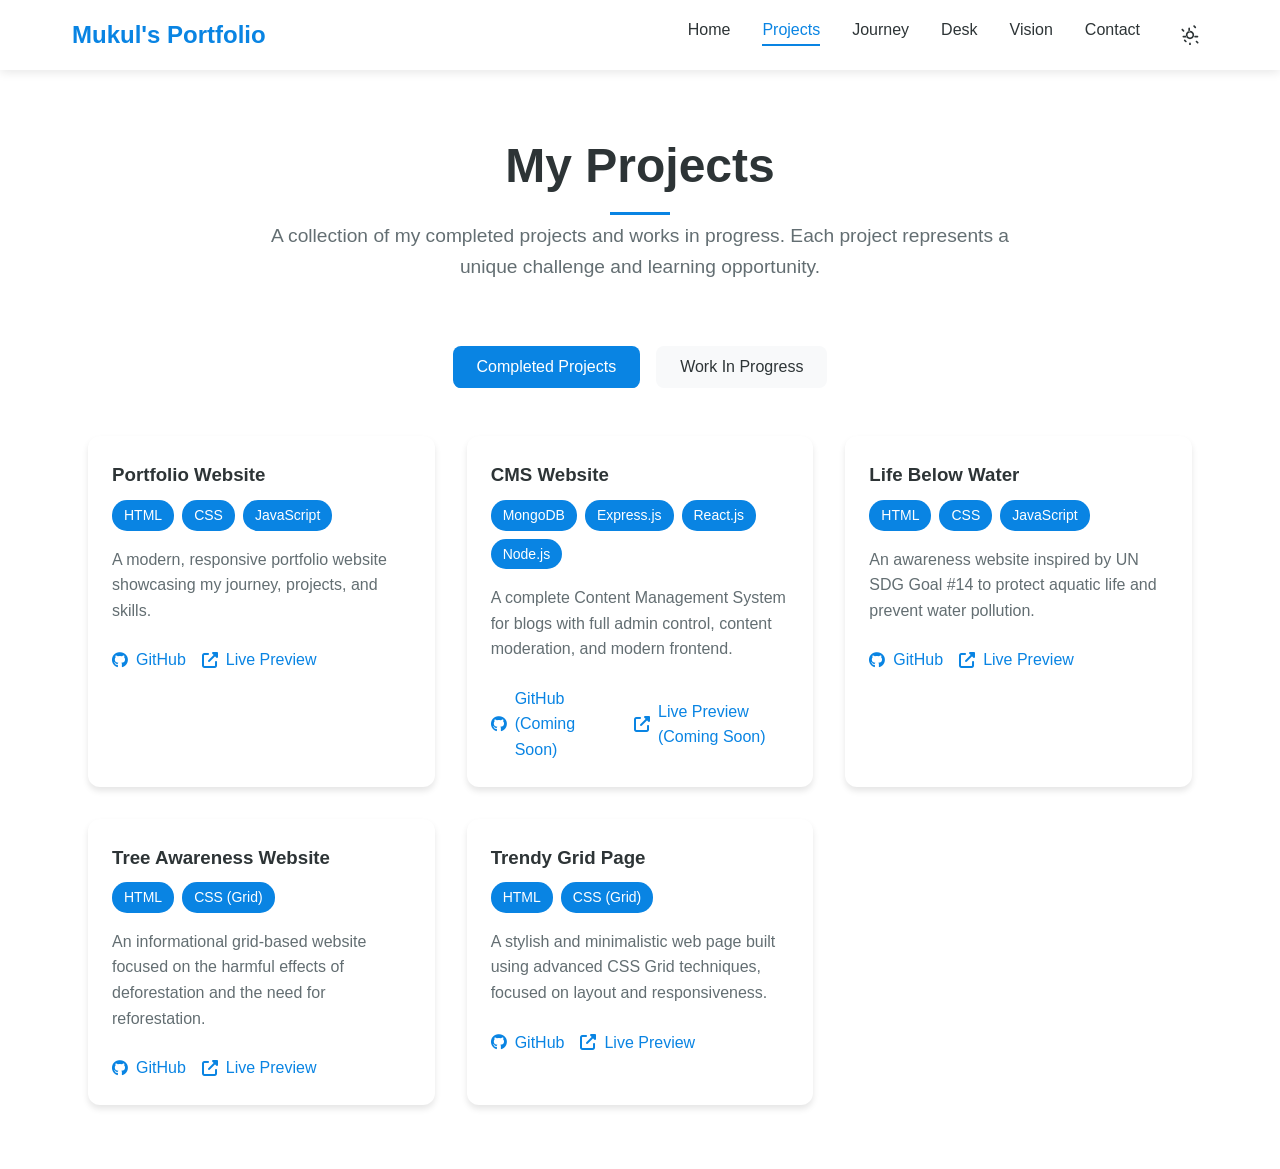
==== projects.html @ cff2b226 "Initial commit" ====
<!DOCTYPE html>
<html lang="en">
<head>
    <meta charset="UTF-8">
    <meta name="viewport" content="width=device-width, initial-scale=1.0">
    
    <!-- Primary Meta Tags -->
    <title>Projects | Mukul Chauhan's Portfolio</title>
    <meta name="title" content="Projects | Mukul Chauhan's Portfolio">
    <meta name="description" content="Explore my portfolio of completed projects and works in progress. From web applications to AI/ML projects, see what I'm building.">
    <meta name="keywords" content="Mukul Chauhan, Projects, Portfolio, Software Developer, Web Development, AI/ML">
    <meta name="author" content="Mukul Chauhan">
    <meta name="robots" content="index, follow">
    
    <!-- Open Graph / Facebook -->
    <meta property="og:type" content="website">
    <meta property="og:url" content="https://mukulchauhan.com/projects">
    <meta property="og:title" content="Projects | Mukul Chauhan's Portfolio">
    <meta property="og:description" content="Explore my portfolio of completed projects and works in progress. From web applications to AI/ML projects, see what I'm building.">
    <meta property="og:image" content="https://mukulchauhan.com/assets/images/og-image.jpg">

    <!-- Twitter -->
    <meta property="twitter:card" content="summary_large_image">
    <meta property="twitter:url" content="https://mukulchauhan.com/projects">
    <meta property="twitter:title" content="Projects | Mukul Chauhan's Portfolio">
    <meta property="twitter:description" content="Explore my portfolio of completed projects and works in progress. From web applications to AI/ML projects, see what I'm building.">
    <meta property="twitter:image" content="https://mukulchauhan.com/assets/images/og-image.jpg">

    <!-- Favicon -->
    <link rel="apple-touch-icon" sizes="180x180" href="/assets/favicon/apple-touch-icon.png">
    <link rel="icon" type="image/png" sizes="32x32" href="/assets/favicon/favicon-32x32.png">
    <link rel="icon" type="image/png" sizes="16x16" href="/assets/favicon/favicon-16x16.png">
    <link rel="manifest" href="/site.webmanifest">
    <link rel="mask-icon" href="/assets/favicon/safari-pinned-tab.svg" color="#0984e3">
    <meta name="msapplication-TileColor" content="#0984e3">
    <meta name="theme-color" content="#0984e3">

    <!-- Styles -->
    <link rel="stylesheet" href="css/styles.css">
</head>
<body>
    <nav class="navbar">
        <div class="nav-content">
            <div class="logo">Mukul's Portfolio</div>
            <button class="hamburger" aria-label="Toggle navigation">
                <span></span>
                <span></span>
                <span></span>
            </button>
            <ul class="nav-links">
                <li><a href="index.html">Home</a></li>
                <li><a href="projects.html" class="active">Projects</a></li>
                <li><a href="journey.html">Journey</a></li>
                <li><a href="desk.html">Desk</a></li>
                <li><a href="vision.html">Vision</a></li>
                <li><a href="contact.html">Contact</a></li>
                <li>
                    <button class="theme-toggle" aria-label="Toggle theme">
                        <svg class="sun-icon" xmlns="http://www.w3.org/2000/svg" viewBox="0 0 24 24">
                            <path d="M12 17c-2.76 0-5-2.24-5-5s2.24-5 5-5 5 2.24 5 5-2.24 5-5 5zm0-8c-1.65 0-3 1.35-3 3s1.35 3 3 3 3-1.35 3-3-1.35-3-3-3zm0-2V4c0-.55-.45-1-1-1s-1 .45-1 1v3c0 .55.45 1 1 1s1-.45 1-1zm0 14c-.55 0-1 .45-1 1v3c0 .55.45 1 1 1s1-.45 1-1v-3c0-.55-.45-1-1-1zM4.93 6.35L3.51 4.93c-.39-.39-1.02-.39-1.41 0-.39.39-.39 1.02 0 1.41l1.42 1.42c.39.39 1.02.39 1.41 0 .39-.39.39-1.02 0-1.41zm14.14 14.14l1.42 1.42c.39.39 1.02.39 1.41 0 .39-.39.39-1.02 0-1.41l-1.42-1.42c-.39-.39-1.02-.39-1.41 0-.39.39-.39 1.02 0 1.41zM4 13c-.55 0-1 .45-1 1s.45 1 1 1h3c.55 0 1-.45 1-1s-.45-1-1-1H4zm14 0c-.55 0-1 .45-1 1s.45 1 1 1h3c.55 0 1-.45 1-1s-.45-1-1-1h-3zM4.93 17.65c-.39.39-.39 1.02 0 1.41l1.42 1.42c.39.39 1.02.39 1.41 0 .39-.39.39-1.02 0-1.41l-1.42-1.42c-.39-.39-1.02-.39-1.41 0zm14.14-14.14c.39-.39.39-1.02 0-1.41l-1.42-1.42c-.39-.39-1.02-.39-1.41 0-.39.39-.39 1.02 0 1.41l1.42 1.42c.39.39 1.02.39 1.41 0z"/>
                        </svg>
                        <svg class="moon-icon" xmlns="http://www.w3.org/2000/svg" viewBox="0 0 24 24" style="display: none;">
                            <path d="M12 3c-4.97 0-9 4.03-9 9s4.03 9 9 9 9-4.03 9-9c0-.46-.04-.92-.1-1.36-.98 1.37-2.58 2.26-4.4 2.26-2.98 0-5.4-2.42-5.4-5.4 0-1.81.89-3.42 2.26-4.4-.44-.06-.9-.1-1.36-.1z"/>
                        </svg>
                    </button>
                </li>
            </ul>
        </div>
    </nav>

    <main class="projects-page">
        <div class="page-header">
            <h1>My Projects</h1>
            <p class="projects-intro">A collection of my completed projects and works in progress. Each project represents a unique challenge and learning opportunity.</p>
        </div>

        <div class="tabs">
            <button class="tab-btn active" data-tab="completed">Completed Projects</button>
            <button class="tab-btn" data-tab="wip">Work In Progress</button>
        </div>

        <div class="projects-grid" id="completed-projects">
            <!-- Completed Projects -->
                <!-- Portfolio Website (Keep as is) -->
                <div class="project-card">
                    <div class="project-header">
                        <h3>Portfolio Website</h3>
                        <div class="tech-stack">
                            <span class="tech-badge">HTML</span>
                            <span class="tech-badge">CSS</span>
                            <span class="tech-badge">JavaScript</span>
                        </div>
                    </div>
                    <p class="project-description">A modern, responsive portfolio website showcasing my journey, projects, and skills.</p>
                    <div class="project-links">
                        <a href="https://github.com/mukulchauuhan" target="_blank" class="project-link">
                            <i class="fab fa-github"></i> GitHub
                        </a>
                        <a href="https://mukulchauuhan.github.io" target="_blank" class="project-link">
                            <i class="fas fa-external-link-alt"></i> Live Preview
                        </a>
                    </div>
                </div>
            
                <!-- CMS Website (MERN) -->
                <div class="project-card">
                    <div class="project-header">
                        <h3>CMS Website</h3>
                        <div class="tech-stack">
                            <span class="tech-badge">MongoDB</span>
                            <span class="tech-badge">Express.js</span>
                            <span class="tech-badge">React.js</span>
                            <span class="tech-badge">Node.js</span>
                        </div>
                    </div>
                    <p class="project-description">A complete Content Management System for blogs with full admin control, content moderation, and modern frontend.</p>
                    <div class="project-links">
                        <a href="#" target="_blank" class="project-link">
                            <i class="fab fa-github"></i> GitHub (Coming Soon)
                        </a>
                        <a href="#" target="_blank" class="project-link">
                            <i class="fas fa-external-link-alt"></i> Live Preview (Coming Soon)
                        </a>
                    </div>
                </div>
            
                <!-- Life Below Water -->
                <div class="project-card">
                    <div class="project-header">
                        <h3>Life Below Water</h3>
                        <div class="tech-stack">
                            <span class="tech-badge">HTML</span>
                            <span class="tech-badge">CSS</span>
                            <span class="tech-badge">JavaScript</span>
                        </div>
                    </div>
                    <p class="project-description">An awareness website inspired by UN SDG Goal #14 to protect aquatic life and prevent water pollution.</p>
                    <div class="project-links">
                        <a href="https://github.com/mukulchauuhan/life-below-water.github.io" target="_blank" class="project-link">
                            <i class="fab fa-github"></i> GitHub
                        </a>
                        <a href="https://mukulchauuhan.github.io/life-below-water.github.io/" target="_blank" class="project-link">
                            <i class="fas fa-external-link-alt"></i> Live Preview
                        </a>
                    </div>
                </div>
            
                <!-- Tree Awareness Grid Site -->
                <div class="project-card">
                    <div class="project-header">
                        <h3>Tree Awareness Website</h3>
                        <div class="tech-stack">
                            <span class="tech-badge">HTML</span>
                            <span class="tech-badge">CSS (Grid)</span>
                        </div>
                    </div>
                    <p class="project-description">An informational grid-based website focused on the harmful effects of deforestation and the need for reforestation.</p>
                    <div class="project-links">
                        <a href="#" target="_blank" class="project-link">
                            <i class="fab fa-github"></i> GitHub
                        </a>
                        <a href="#" target="_blank" class="project-link">
                            <i class="fas fa-external-link-alt"></i> Live Preview
                        </a>
                    </div>
                </div>
            
                <!-- Trendy Grid Page -->
                <div class="project-card">
                    <div class="project-header">
                        <h3>Trendy Grid Page</h3>
                        <div class="tech-stack">
                            <span class="tech-badge">HTML</span>
                            <span class="tech-badge">CSS (Grid)</span>
                        </div>
                    </div>
                    <p class="project-description">A stylish and minimalistic web page built using advanced CSS Grid techniques, focused on layout and responsiveness.</p>
                    <div class="project-links">
                        <a href="#" target="_blank" class="project-link">
                            <i class="fab fa-github"></i> GitHub
                        </a>
                        <a href="#" target="_blank" class="project-link">
                            <i class="fas fa-external-link-alt"></i> Live Preview
                        </a>
                    </div>
                </div>
            </div>
            

        <div class="projects-grid" id="wip-projects" style="display: none;">
            <!-- Work In Progress Projects -->
            <div class="project-card wip">
                <div class="project-header">
                    <h3>E-commerce Platform</h3>
                    <div class="tech-stack">
                        <span class="tech-badge">MERN Stack</span>
                        <span class="tech-badge">Docker</span>
                        <span class="tech-badge">Git</span>
                        <span class="tech-badge">Github</span>
                    </div>
                </div>
                <p class="project-description">A full-stack e-commerce platform with real-time inventory management.</p>
                <div class="progress-container">
                    <div class="progress-bar" style="width: 65%"></div>
                    <span class="progress-text">65% Complete</span>
                </div>
                <button class="details-btn" data-project="ecommerce">View Details</button>
            </div>

            <div class="project-card wip">
                <div class="project-header">
                    <h3>TLH EdTech Platform</h3>
                    <div class="tech-stack">
                        <span class="tech-badge">MERN</span>
                        <span class="tech-badge">Docker</span>
                        <span class="tech-badge">Git</span>
                        <span class="tech-badge">Github</span>
                        <span class="tech-badge">AWS</span>
                    </div>
                </div>
                <p class="project-description">A course-selling platform under the brand, designed to deliver educational content at scale.</p>
                <div class="progress-container">
                    <div class="progress-bar" style="width: 40%"></div>
                    <span class="progress-text">40% Complete</span>
                </div>
                <button class="details-btn" data-project="ml-deployment">View Details</button>
            </div>
        </div>

        <!-- Project Details Modals -->
        <div class="modal" id="ecommerce-modal">
            <div class="modal-content">
                <span class="close-modal">&times;</span>
                <h2>E-commerce Platform Details</h2>
                <div class="modal-body">
                    <h3>Current Progress</h3>
                    <ul>
                        <li>Frontend UI/UX Design (100%)</li>
                        <li>User Authentication (90%)</li>
                        <li>Product Management (80%)</li>
                        <li>Shopping Cart (70%)</li>
                        <li>Payment Integration (40%)</li>
                        <li>Admin Dashboard (50%)</li>
                    </ul>
                    <h3>Next Steps</h3>
                    <ul>
                        <li>Implement payment gateway integration</li>
                        <li>Add order tracking system</li>
                        <li>Optimize database queries</li>
                        <li>Add analytics dashboard</li>
                    </ul>
                </div>
            </div>
        </div>

        <div class="modal" id="ml-deployment-modal">
            <div class="modal-content">
                <span class="close-modal">&times;</span>
                <h2>TLH EdTech Platform</h2>
                <div class="modal-body">
                    <h3>Current Progress</h3>
                    <ul>
                        <li>Landing Page Design and Branding (100%)</li>
                        <li>Course Listing and Filtering (85%)</li>
                        <li>User Authentication with Role-based Access (70%)</li>
                        <li>Lecture Video Upload and Streaming (60%)</li>
                        <li>Admin Dashboard with Analytics (50%)</li>
                        <li>Payment Gateway Integration (40%)</li>
                    </ul>
                    <h3>Next Steps</h3>
                    <ul>
                        <li>Complete secure payment integration (Razorpay/Stripe)</li>
                        <li>Build instructor panel with upload and stats</li>
                        <li>Enable course progress tracking for students</li>
                        <li>Deploy the platform and configure domain</li>
                        <li>Integrate email notification system</li>
                    </ul>
                </div>
            </div>
        </div>
    </main>

    <!-- Font Awesome -->
    <link rel="stylesheet" href="https://cdnjs.cloudflare.com/ajax/libs/font-awesome/6.4.0/css/all.min.css">
    <script src="js/main.js"></script>
</body>
</html>
---- css/styles.css ----
��/ *   T h e m e   V a r i a b l e s   * /  
 : r o o t   {  
         / *   L i g h t   T h e m e   ( d e f a u l t )   * /  
         - - b g - p r i m a r y :   # f f f ;  
         - - b g - s e c o n d a r y :   # f 8 f 9 f a ;  
         - - t e x t - p r i m a r y :   # 2 d 3 4 3 6 ;  
         - - t e x t - s e c o n d a r y :   # 6 3 6 e 7 2 ;  
         - - a c c e n t - c o l o r :   # 0 9 8 4 e 3 ;  
         - - n a v - b g :   r g b a ( 2 5 5 ,   2 5 5 ,   2 5 5 ,   0 . 9 8 ) ;  
         - - c a r d - b g :   # f f f ;  
         - - b o r d e r - c o l o r :   r g b a ( 0 ,   0 ,   0 ,   0 . 1 ) ;  
         - - s h a d o w - c o l o r :   r g b a ( 0 ,   0 ,   0 ,   0 . 1 ) ;  
         - - h e r o - g r a d i e n t :   l i n e a r - g r a d i e n t ( 1 3 5 d e g ,   # f 5 f 7 f a   0 % ,   # c 3 c f e 2   1 0 0 % ) ;  
 }  
  
 [ d a t a - t h e m e = " d a r k " ]   {  
         - - b g - p r i m a r y :   # 1 a 1 a 1 a ;  
         - - b g - s e c o n d a r y :   # 2 d 2 d 2 d ;  
         - - t e x t - p r i m a r y :   # f f f ;  
         - - t e x t - s e c o n d a r y :   # a a a ;  
         - - a c c e n t - c o l o r :   # 0 9 8 4 e 3 ;  
         - - n a v - b g :   r g b a ( 2 6 ,   2 6 ,   2 6 ,   0 . 9 8 ) ;  
         - - c a r d - b g :   # 2 d 2 d 2 d ;  
         - - b o r d e r - c o l o r :   r g b a ( 2 5 5 ,   2 5 5 ,   2 5 5 ,   0 . 1 ) ;  
         - - s h a d o w - c o l o r :   r g b a ( 0 ,   0 ,   0 ,   0 . 3 ) ;  
         - - h e r o - g r a d i e n t :   l i n e a r - g r a d i e n t ( 1 3 5 d e g ,   # 2 d 3 4 3 6   0 % ,   # 1 a 1 a 1 a   1 0 0 % ) ;  
 }  
  
 / *   R e s e t   a n d   b a s e   s t y l e s   * /  
 *   {  
         m a r g i n :   0 ;  
         p a d d i n g :   0 ;  
         b o x - s i z i n g :   b o r d e r - b o x ;  
 }  
  
 b o d y   {  
         f o n t - f a m i l y :   ' I n t e r ' ,   - a p p l e - s y s t e m ,   B l i n k M a c S y s t e m F o n t ,   s a n s - s e r i f ;  
         l i n e - h e i g h t :   1 . 6 ;  
         c o l o r :   v a r ( - - t e x t - p r i m a r y ) ;  
         o v e r f l o w - x :   h i d d e n ;  
         b a c k g r o u n d - c o l o r :   v a r ( - - b g - p r i m a r y ) ;  
 }  
  
 / *   N a v i g a t i o n   * /  
 . n a v b a r   {  
         p o s i t i o n :   f i x e d ;  
         t o p :   0 ;  
         l e f t :   0 ;  
         r i g h t :   0 ;  
         b a c k g r o u n d :   v a r ( - - b g - p r i m a r y ) ;  
         b o x - s h a d o w :   0   2 p x   1 0 p x   r g b a ( 0 ,   0 ,   0 ,   0 . 1 ) ;  
         z - i n d e x :   1 0 0 0 ;  
         p a d d i n g :   1 r e m   0 ;  
 }  
  
 . n a v - c o n t e n t   {  
         m a x - w i d t h :   1 2 0 0 p x ;  
         m a r g i n :   0   a u t o ;  
         p a d d i n g :   0   2 r e m ;  
         d i s p l a y :   f l e x ;  
         j u s t i f y - c o n t e n t :   s p a c e - b e t w e e n ;  
         a l i g n - i t e m s :   c e n t e r ;  
 }  
  
 . l o g o   {  
         f o n t - s i z e :   1 . 5 r e m ;  
         f o n t - w e i g h t :   b o l d ;  
         c o l o r :   v a r ( - - a c c e n t - c o l o r ) ;  
 }  
  
 . n a v - l i n k s   {  
         d i s p l a y :   f l e x ;  
         g a p :   2 r e m ;  
         l i s t - s t y l e :   n o n e ;  
         m a r g i n :   0 ;  
         p a d d i n g :   0 ;  
 }  
  
 . n a v - l i n k s   a   {  
         c o l o r :   v a r ( - - t e x t - p r i m a r y ) ;  
         t e x t - d e c o r a t i o n :   n o n e ;  
         f o n t - w e i g h t :   5 0 0 ;  
         t r a n s i t i o n :   c o l o r   0 . 3 s   e a s e ;  
         p o s i t i o n :   r e l a t i v e ;  
         p a d d i n g :   0 . 5 r e m   0 ;  
 }  
  
 . n a v - l i n k s   a : : a f t e r   {  
         c o n t e n t :   ' ' ;  
         p o s i t i o n :   a b s o l u t e ;  
         b o t t o m :   0 ;  
         l e f t :   0 ;  
         w i d t h :   1 0 0 % ;  
         h e i g h t :   2 p x ;  
         b a c k g r o u n d :   v a r ( - - a c c e n t - c o l o r ) ;  
         t r a n s f o r m :   s c a l e X ( 0 ) ;  
         t r a n s i t i o n :   t r a n s f o r m   0 . 3 s   e a s e ;  
         t r a n s f o r m - o r i g i n :   r i g h t ;  
 }  
  
 . n a v - l i n k s   a : h o v e r   {  
         c o l o r :   v a r ( - - a c c e n t - c o l o r ) ;  
 }  
  
 . n a v - l i n k s   a : h o v e r : : a f t e r   {  
         t r a n s f o r m :   s c a l e X ( 1 ) ;  
         t r a n s f o r m - o r i g i n :   l e f t ;  
 }  
  
 . n a v - l i n k s   a . a c t i v e   {  
         c o l o r :   v a r ( - - a c c e n t - c o l o r ) ;  
 }  
  
 . n a v - l i n k s   a . a c t i v e : : a f t e r   {  
         t r a n s f o r m :   s c a l e X ( 1 ) ;  
         t r a n s f o r m - o r i g i n :   l e f t ;  
 }  
  
 / *   H a m b u r g e r   M e n u   * /  
 . h a m b u r g e r   {  
         d i s p l a y :   n o n e ;  
         c u r s o r :   p o i n t e r ;  
         p a d d i n g :   0 . 5 r e m ;  
         b a c k g r o u n d :   n o n e ;  
         b o r d e r :   n o n e ;  
         c o l o r :   v a r ( - - t e x t - p r i m a r y ) ;  
 }  
  
 . h a m b u r g e r   s p a n   {  
         d i s p l a y :   b l o c k ;  
         w i d t h :   2 5 p x ;  
         h e i g h t :   3 p x ;  
         b a c k g r o u n d :   c u r r e n t C o l o r ;  
         m a r g i n :   5 p x   0 ;  
         t r a n s i t i o n :   0 . 3 s ;  
 }  
  
 / *   M o b i l e   N a v i g a t i o n   * /  
 @ m e d i a   ( m a x - w i d t h :   7 6 8 p x )   {  
         . h a m b u r g e r   {  
                 d i s p l a y :   b l o c k ;  
         }  
  
         . n a v - l i n k s   {  
                 p o s i t i o n :   f i x e d ;  
                 t o p :   7 0 p x ;  
                 l e f t :   0 ;  
                 r i g h t :   0 ;  
                 b a c k g r o u n d :   v a r ( - - b g - p r i m a r y ) ;  
                 f l e x - d i r e c t i o n :   c o l u m n ;  
                 a l i g n - i t e m s :   c e n t e r ;  
                 p a d d i n g :   2 r e m ;  
                 g a p :   1 . 5 r e m ;  
                 t r a n s f o r m :   t r a n s l a t e Y ( - 1 0 0 % ) ;  
                 o p a c i t y :   0 ;  
                 v i s i b i l i t y :   h i d d e n ;  
                 t r a n s i t i o n :   0 . 3 s   e a s e ;  
                 b o x - s h a d o w :   0   2 p x   1 0 p x   r g b a ( 0 ,   0 ,   0 ,   0 . 1 ) ;  
         }  
  
         . n a v - l i n k s . a c t i v e   {  
                 t r a n s f o r m :   t r a n s l a t e Y ( 0 ) ;  
                 o p a c i t y :   1 ;  
                 v i s i b i l i t y :   v i s i b l e ;  
         }  
  
         . h a m b u r g e r . a c t i v e   s p a n : n t h - c h i l d ( 1 )   {  
                 t r a n s f o r m :   r o t a t e ( 4 5 d e g )   t r a n s l a t e ( 5 p x ,   5 p x ) ;  
         }  
  
         . h a m b u r g e r . a c t i v e   s p a n : n t h - c h i l d ( 2 )   {  
                 o p a c i t y :   0 ;  
         }  
  
         . h a m b u r g e r . a c t i v e   s p a n : n t h - c h i l d ( 3 )   {  
                 t r a n s f o r m :   r o t a t e ( - 4 5 d e g )   t r a n s l a t e ( 7 p x ,   - 6 p x ) ;  
         }  
  
         / *   A d j u s t   m a i n   c o n t e n t   p a d d i n g   f o r   m o b i l e   * /  
         m a i n   {  
                 p a d d i n g - t o p :   5 r e m ;  
         }  
  
         / *   F i x   p r o j e c t   c a r d s   l a y o u t   * /  
         . p r o j e c t s - g r i d   {  
                 g r i d - t e m p l a t e - c o l u m n s :   1 f r ;  
                 g a p :   1 . 5 r e m ;  
                 p a d d i n g :   1 r e m ;  
         }  
  
         / *   A d j u s t   m o d a l   f o r   m o b i l e   * /  
         . m o d a l - c o n t e n t   {  
                 w i d t h :   9 0 % ;  
                 m a x - h e i g h t :   8 0 v h ;  
                 m a r g i n :   2 r e m   a u t o ;  
         }  
  
         / *   F i x   c o n t a c t   f o r m   l a y o u t   * /  
         . c o n t a c t - c o n t a i n e r   {  
                 g r i d - t e m p l a t e - c o l u m n s :   1 f r ;  
                 g a p :   2 r e m ;  
                 p a d d i n g :   1 r e m ;  
         }  
  
         / *   A d j u s t   v i s i o n   c a r d s   * /  
         . g o a l s - g r i d   {  
                 g r i d - t e m p l a t e - c o l u m n s :   1 f r ;  
                 g a p :   1 . 5 r e m ;  
                 p a d d i n g :   1 r e m ;  
         }  
  
         / *   F i x   d e s k   p a g e   l a y o u t   * /  
         . w o r k s p a c e - g r i d   {  
                 g r i d - t e m p l a t e - c o l u m n s :   1 f r ;  
                 g a p :   1 . 5 r e m ;  
                 p a d d i n g :   1 r e m ;  
         }  
  
         / *   A d j u s t   f o n t   s i z e s   f o r   m o b i l e   * /  
         h 1   {  
                 f o n t - s i z e :   2 r e m ;  
         }  
  
         h 2   {  
                 f o n t - s i z e :   1 . 5 r e m ;  
         }  
  
         h 3   {  
                 f o n t - s i z e :   1 . 2 5 r e m ;  
         }  
  
         p   {  
                 f o n t - s i z e :   1 r e m ;  
         }  
  
         / *   F i x   t i m e l i n e   l a y o u t   * /  
         . t i m e l i n e   {  
                 p a d d i n g :   1 r e m ;  
         }  
  
         . t i m e l i n e - i t e m   {  
                 m a r g i n - l e f t :   1 r e m ;  
         }  
  
         . t i m e l i n e - i t e m : : b e f o r e   {  
                 l e f t :   - 1 r e m ;  
         }  
  
         . n a v - l i n k s   a   {  
                 p a d d i n g :   0 . 7 5 r e m   0 ;  
                 d i s p l a y :   b l o c k ;  
                 t e x t - a l i g n :   c e n t e r ;  
         }  
  
         . n a v - l i n k s   a : : a f t e r   {  
                 b o t t o m :   0 . 5 r e m ;  
         }  
 }  
  
 / *   A d d i t i o n a l   r e s p o n s i v e   f i x e s   * /  
 @ m e d i a   ( m a x - w i d t h :   4 8 0 p x )   {  
         . n a v - c o n t e n t   {  
                 p a d d i n g :   0   1 r e m ;  
         }  
  
         . p r o j e c t - c a r d ,  
         . g o a l - c a r d ,  
         . w o r k s p a c e - c a r d   {  
                 p a d d i n g :   1 r e m ;  
         }  
  
         . t e c h - s t a c k   {  
                 f l e x - w r a p :   w r a p ;  
                 g a p :   0 . 5 r e m ;  
         }  
  
         . p r o j e c t - l i n k s   {  
                 f l e x - d i r e c t i o n :   c o l u m n ;  
                 g a p :   0 . 5 r e m ;  
         }  
  
         . p r o j e c t - l i n k   {  
                 w i d t h :   1 0 0 % ;  
                 t e x t - a l i g n :   c e n t e r ;  
         }  
 }  
  
 / *   H e r o   S e c t i o n   * /  
 . h e r o   {  
         m i n - h e i g h t :   1 0 0 v h ;  
         d i s p l a y :   f l e x ;  
         a l i g n - i t e m s :   c e n t e r ;  
         p a d d i n g :   6 r e m   2 r e m   2 r e m ;  
         b a c k g r o u n d :   v a r ( - - h e r o - g r a d i e n t ) ;  
         p o s i t i o n :   r e l a t i v e ;  
         o v e r f l o w :   h i d d e n ;  
 }  
  
 . h e r o - c o n t e n t   {  
         m a x - w i d t h :   1 2 0 0 p x ;  
         m a r g i n :   0   a u t o ;  
         d i s p l a y :   g r i d ;  
         g r i d - t e m p l a t e - c o l u m n s :   1 f r   1 f r ;  
         g a p :   4 r e m ;  
         a l i g n - i t e m s :   c e n t e r ;  
 }  
  
 . h e r o - t e x t   {  
         z - i n d e x :   1 ;  
 }  
  
 . h e r o - i m a g e   {  
         p o s i t i o n :   r e l a t i v e ;  
         d i s p l a y :   f l e x ;  
         j u s t i f y - c o n t e n t :   c e n t e r ;  
         a l i g n - i t e m s :   c e n t e r ;  
 }  
  
 . p r o f i l e - p h o t o   {  
         w i d t h :   4 0 0 p x ;  
         h e i g h t :   4 0 0 p x ;  
         b o r d e r - r a d i u s :   5 0 % ;  
         o b j e c t - f i t :   c o v e r ;  
         b o r d e r :   4 p x   s o l i d   v a r ( - - a c c e n t - c o l o r ) ;  
         b o x - s h a d o w :   0   1 0 p x   3 0 p x   r g b a ( 0 ,   0 ,   0 ,   0 . 2 ) ;  
         t r a n s i t i o n :   t r a n s f o r m   0 . 3 s   e a s e ;  
 }  
  
 . p r o f i l e - p h o t o : h o v e r   {  
         t r a n s f o r m :   s c a l e ( 1 . 0 2 ) ;  
 }  
  
 . h i g h l i g h t   {  
         b a c k g r o u n d :   l i n e a r - g r a d i e n t ( t o   r i g h t ,   # f f 8 a 0 0 ,   # e 5 2 e 7 1 ) ;  
         b a c k g r o u n d - c l i p :   t e x t ;  
         - w e b k i t - b a c k g r o u n d - c l i p :   t e x t ;  
  
         / *   f a l l b a c k   f o r   n o n - w e b k i t   * /  
         c o l o r :   t r a n s p a r e n t ;  
         - w e b k i t - t e x t - f i l l - c o l o r :   t r a n s p a r e n t ;  
         f o n t - w e i g h t :   7 0 0 ;  
 }  
  
 / *   A c h i e v e m e n t s   S e c t i o n   * /  
 . a c h i e v e m e n t s   {  
         p a d d i n g :   6 r e m   2 r e m ;  
         b a c k g r o u n d :   v a r ( - - b g - s e c o n d a r y ) ;  
 }  
  
 . a c h i e v e m e n t s   h 2   {  
         t e x t - a l i g n :   c e n t e r ;  
         m a r g i n - b o t t o m :   3 r e m ;  
         f o n t - s i z e :   2 . 5 r e m ;  
         c o l o r :   v a r ( - - t e x t - p r i m a r y ) ;  
         p o s i t i o n :   r e l a t i v e ;  
 }  
  
 . a c h i e v e m e n t s   h 2 : : a f t e r   {  
         c o n t e n t :   ' ' ;  
         p o s i t i o n :   a b s o l u t e ;  
         b o t t o m :   - 1 0 p x ;  
         l e f t :   5 0 % ;  
         t r a n s f o r m :   t r a n s l a t e X ( - 5 0 % ) ;  
         w i d t h :   6 0 p x ;  
         h e i g h t :   3 p x ;  
         b a c k g r o u n d :   v a r ( - - a c c e n t - c o l o r ) ;  
 }  
  
 . a c h i e v e m e n t s - g r i d   {  
         d i s p l a y :   g r i d ;  
         g r i d - t e m p l a t e - c o l u m n s :   r e p e a t ( a u t o - f i t ,   m i n m a x ( 3 0 0 p x ,   1 f r ) ) ;  
         g a p :   2 r e m ;  
         m a x - w i d t h :   1 2 0 0 p x ;  
         m a r g i n :   0   a u t o ;  
 }  
  
 . a c h i e v e m e n t - c a r d   {  
         b a c k g r o u n d :   v a r ( - - c a r d - b g ) ;  
         p a d d i n g :   2 r e m ;  
         b o r d e r - r a d i u s :   1 0 p x ;  
         b o x - s h a d o w :   0   4 p x   2 0 p x   v a r ( - - s h a d o w - c o l o r ) ;  
         t r a n s i t i o n :   t r a n s f o r m   0 . 3 s   e a s e ,   b o x - s h a d o w   0 . 3 s   e a s e ;  
         p o s i t i o n :   r e l a t i v e ;  
         o v e r f l o w :   h i d d e n ;  
 }  
  
 . a c h i e v e m e n t - c a r d : h o v e r   {  
         t r a n s f o r m :   t r a n s l a t e Y ( - 5 p x ) ;  
         b o x - s h a d o w :   0   8 p x   3 0 p x   v a r ( - - s h a d o w - c o l o r ) ;  
 }  
  
 . a c h i e v e m e n t - i c o n   {  
         w i d t h :   6 0 p x ;  
         h e i g h t :   6 0 p x ;  
         b a c k g r o u n d :   v a r ( - - a c c e n t - c o l o r ) ;  
         b o r d e r - r a d i u s :   5 0 % ;  
         d i s p l a y :   f l e x ;  
         a l i g n - i t e m s :   c e n t e r ;  
         j u s t i f y - c o n t e n t :   c e n t e r ;  
         m a r g i n - b o t t o m :   1 . 5 r e m ;  
 }  
  
 . a c h i e v e m e n t - i c o n   i   {  
         f o n t - s i z e :   1 . 5 r e m ;  
         c o l o r :   w h i t e ;  
 }  
  
 . a c h i e v e m e n t - c a r d   h 3   {  
         f o n t - s i z e :   1 . 2 5 r e m ;  
         m a r g i n - b o t t o m :   1 r e m ;  
         c o l o r :   v a r ( - - t e x t - p r i m a r y ) ;  
 }  
  
 . a c h i e v e m e n t - c a r d   p   {  
         c o l o r :   v a r ( - - t e x t - s e c o n d a r y ) ;  
         m a r g i n - b o t t o m :   1 r e m ;  
         l i n e - h e i g h t :   1 . 6 ;  
 }  
  
 . a c h i e v e m e n t - d a t e   {  
         p o s i t i o n :   a b s o l u t e ;  
         t o p :   1 r e m ;  
         r i g h t :   1 r e m ;  
         f o n t - s i z e :   0 . 8 7 5 r e m ;  
         c o l o r :   v a r ( - - a c c e n t - c o l o r ) ;  
         f o n t - w e i g h t :   5 0 0 ;  
 }  
  
 . c e r t i f i c a t e - l i n k   {  
         d i s p l a y :   i n l i n e - b l o c k ;  
         m a r g i n - t o p :   0 . 5 r e m ;  
         p a d d i n g :   0 . 4 r e m   0 . 8 r e m ;  
         f o n t - s i z e :   0 . 8 7 5 r e m ;  
         b a c k g r o u n d - c o l o r :   v a r ( - - a c c e n t - c o l o r ) ;  
         c o l o r :   # f f f ;  
         b o r d e r - r a d i u s :   5 p x ;  
         t e x t - d e c o r a t i o n :   n o n e ;  
         t r a n s i t i o n :   b a c k g r o u n d - c o l o r   0 . 3 s   e a s e ;  
 }  
  
 . c e r t i f i c a t e - l i n k : h o v e r   {  
         b a c k g r o u n d - c o l o r :   # f f 6 3 4 7 ;   / *   o r   a n y   h o v e r   t o n e   t h a t   m a t c h e s   y o u r   b r a n d   * /  
 }  
  
  
 / *   R e s p o n s i v e   D e s i g n   * /  
 @ m e d i a   ( m a x - w i d t h :   1 0 2 4 p x )   {  
         . h e r o - c o n t e n t   {  
                 g r i d - t e m p l a t e - c o l u m n s :   1 f r ;  
                 t e x t - a l i g n :   c e n t e r ;  
                 g a p :   2 r e m ;  
         }  
  
         . p r o f i l e - p h o t o   {  
                 w i d t h :   3 0 0 p x ;  
                 h e i g h t :   3 0 0 p x ;  
         }  
  
         . a c h i e v e m e n t s - g r i d   {  
                 g r i d - t e m p l a t e - c o l u m n s :   r e p e a t ( a u t o - f i t ,   m i n m a x ( 2 5 0 p x ,   1 f r ) ) ;  
         }  
 }  
  
 @ m e d i a   ( m a x - w i d t h :   7 6 8 p x )   {  
         . h e r o   {  
                 p a d d i n g :   5 r e m   1 r e m   2 r e m ;  
         }  
  
         . p r o f i l e - p h o t o   {  
                 w i d t h :   2 5 0 p x ;  
                 h e i g h t :   2 5 0 p x ;  
         }  
  
         . a c h i e v e m e n t s   {  
                 p a d d i n g :   4 r e m   1 r e m ;  
         }  
  
         . a c h i e v e m e n t s   h 2   {  
                 f o n t - s i z e :   2 r e m ;  
         }  
 }  
  
 @ m e d i a   ( m a x - w i d t h :   4 8 0 p x )   {  
         . p r o f i l e - p h o t o   {  
                 w i d t h :   2 0 0 p x ;  
                 h e i g h t :   2 0 0 p x ;  
         }  
  
         . a c h i e v e m e n t - c a r d   {  
                 p a d d i n g :   1 . 5 r e m ;  
         }  
 }  
  
 / *   W h o   I   A m   S e c t i o n   * /  
 . w h o - i - a m   {  
         p a d d i n g :   6 r e m   2 r e m ;  
         b a c k g r o u n d :   v a r ( - - b g - p r i m a r y ) ;  
 }  
  
 . c o n t a i n e r   {  
         m a x - w i d t h :   1 0 0 0 p x ;  
         m a r g i n :   0   a u t o ;  
 }  
  
 . w h o - i - a m   h 2   {  
         f o n t - s i z e :   2 . 5 r e m ;  
         m a r g i n - b o t t o m :   2 r e m ;  
         c o l o r :   v a r ( - - t e x t - p r i m a r y ) ;  
         t e x t - a l i g n :   c e n t e r ;  
 }  
  
 . c o n t e n t   {  
         d i s p l a y :   g r i d ;  
         g a p :   2 r e m ;  
         f o n t - s i z e :   1 . 1 r e m ;  
         c o l o r :   v a r ( - - t e x t - s e c o n d a r y ) ;  
 }  
  
 / *   P r o j e c t s   P a g e   * /  
 . p r o j e c t s - p a g e   {  
         p a d d i n g :   8 r e m   2 r e m   4 r e m ;  
         m a x - w i d t h :   1 2 0 0 p x ;  
         m a r g i n :   0   a u t o ;  
         m i n - h e i g h t :   1 0 0 v h ;  
 }  
  
 . p a g e - h e a d e r   {  
         t e x t - a l i g n :   c e n t e r ;  
         m a r g i n - b o t t o m :   4 r e m ;  
         p a d d i n g :   0   1 r e m ;  
 }  
  
 . p a g e - h e a d e r   h 1   {  
         f o n t - s i z e :   3 r e m ;  
         m a r g i n - b o t t o m :   1 . 5 r e m ;  
         c o l o r :   v a r ( - - t e x t - p r i m a r y ) ;  
         p o s i t i o n :   r e l a t i v e ;  
         d i s p l a y :   i n l i n e - b l o c k ;  
 }  
  
 . p a g e - h e a d e r   h 1 : : a f t e r   {  
         c o n t e n t :   ' ' ;  
         p o s i t i o n :   a b s o l u t e ;  
         b o t t o m :   - 1 0 p x ;  
         l e f t :   5 0 % ;  
         t r a n s f o r m :   t r a n s l a t e X ( - 5 0 % ) ;  
         w i d t h :   6 0 p x ;  
         h e i g h t :   3 p x ;  
         b a c k g r o u n d :   v a r ( - - a c c e n t - c o l o r ) ;  
 }  
  
 . p r o j e c t s - i n t r o   {  
         f o n t - s i z e :   1 . 2 r e m ;  
         c o l o r :   v a r ( - - t e x t - s e c o n d a r y ) ;  
         m a x - w i d t h :   8 0 0 p x ;  
         m a r g i n :   0   a u t o ;  
         l i n e - h e i g h t :   1 . 6 ;  
 }  
  
 . t a b s   {  
         d i s p l a y :   f l e x ;  
         j u s t i f y - c o n t e n t :   c e n t e r ;  
         g a p :   1 r e m ;  
         m a r g i n - b o t t o m :   3 r e m ;  
         p a d d i n g :   0   1 r e m ;  
 }  
  
 . t a b - b t n   {  
         p a d d i n g :   0 . 7 5 r e m   1 . 5 r e m ;  
         f o n t - s i z e :   1 r e m ;  
         f o n t - w e i g h t :   5 0 0 ;  
         c o l o r :   v a r ( - - t e x t - p r i m a r y ) ;  
         b a c k g r o u n d :   v a r ( - - b g - s e c o n d a r y ) ;  
         b o r d e r :   n o n e ;  
         b o r d e r - r a d i u s :   8 p x ;  
         c u r s o r :   p o i n t e r ;  
         t r a n s i t i o n :   a l l   0 . 3 s   e a s e ;  
         p o s i t i o n :   r e l a t i v e ;  
         o v e r f l o w :   h i d d e n ;  
 }  
  
 . t a b - b t n : : a f t e r   {  
         c o n t e n t :   ' ' ;  
         p o s i t i o n :   a b s o l u t e ;  
         b o t t o m :   0 ;  
         l e f t :   0 ;  
         w i d t h :   1 0 0 % ;  
         h e i g h t :   2 p x ;  
         b a c k g r o u n d :   v a r ( - - a c c e n t - c o l o r ) ;  
         t r a n s f o r m :   s c a l e X ( 0 ) ;  
         t r a n s i t i o n :   t r a n s f o r m   0 . 3 s   e a s e ;  
         t r a n s f o r m - o r i g i n :   r i g h t ;  
 }  
  
 . t a b - b t n : h o v e r   {  
         b a c k g r o u n d :   v a r ( - - c a r d - b g ) ;  
         c o l o r :   v a r ( - - a c c e n t - c o l o r ) ;  
 }  
  
 . t a b - b t n : h o v e r : : a f t e r   {  
         t r a n s f o r m :   s c a l e X ( 1 ) ;  
         t r a n s f o r m - o r i g i n :   l e f t ;  
 }  
  
 . t a b - b t n . a c t i v e   {  
         b a c k g r o u n d :   v a r ( - - a c c e n t - c o l o r ) ;  
         c o l o r :   w h i t e ;  
 }  
  
 . t a b - b t n . a c t i v e : : a f t e r   {  
         t r a n s f o r m :   s c a l e X ( 1 ) ;  
 }  
  
 . p r o j e c t s - g r i d   {  
         d i s p l a y :   g r i d ;  
         g r i d - t e m p l a t e - c o l u m n s :   r e p e a t ( a u t o - f i t ,   m i n m a x ( 3 0 0 p x ,   1 f r ) ) ;  
         g a p :   2 r e m ;  
         p a d d i n g :   0   1 r e m ;  
 }  
  
 / *   P r o j e c t   C a r d   * /  
 . p r o j e c t - c a r d   {  
         b a c k g r o u n d :   v a r ( - - c a r d - b g ) ;  
         b o r d e r - r a d i u s :   1 2 p x ;  
         p a d d i n g :   1 . 5 r e m ;  
         b o x - s h a d o w :   0   4 p x   6 p x   v a r ( - - s h a d o w - c o l o r ) ;  
         t r a n s i t i o n :   t r a n s f o r m   0 . 3 s   e a s e ,   b o x - s h a d o w   0 . 3 s   e a s e ;  
 }  
  
 . p r o j e c t - c a r d : h o v e r   {  
         t r a n s f o r m :   t r a n s l a t e Y ( - 5 p x ) ;  
         b o x - s h a d o w :   0   6 p x   1 2 p x   v a r ( - - s h a d o w - c o l o r ) ;  
 }  
  
 . p r o j e c t - h e a d e r   {  
         m a r g i n - b o t t o m :   1 r e m ;  
 }  
  
 . p r o j e c t - h e a d e r   h 3   {  
         c o l o r :   v a r ( - - t e x t - p r i m a r y ) ;  
         m a r g i n - b o t t o m :   0 . 5 r e m ;  
 }  
  
 . t e c h - s t a c k   {  
         d i s p l a y :   f l e x ;  
         f l e x - w r a p :   w r a p ;  
         g a p :   0 . 5 r e m ;  
 }  
  
 . t e c h - b a d g e   {  
         b a c k g r o u n d :   v a r ( - - a c c e n t - c o l o r ) ;  
         c o l o r :   w h i t e ;  
         f o n t - w e i g h t :   5 0 0 ;  
         p a d d i n g :   0 . 2 5 r e m   0 . 7 5 r e m ;  
         b o r d e r - r a d i u s :   1 5 p x ;  
         f o n t - s i z e :   0 . 8 7 5 r e m ;  
 }  
  
 . p r o j e c t - d e s c r i p t i o n   {  
         c o l o r :   v a r ( - - t e x t - s e c o n d a r y ) ;  
         m a r g i n - b o t t o m :   1 . 5 r e m ;  
         l i n e - h e i g h t :   1 . 6 ;  
 }  
  
 . p r o j e c t - l i n k s   {  
         d i s p l a y :   f l e x ;  
         g a p :   1 r e m ;  
 }  
  
 . p r o j e c t - l i n k   {  
         c o l o r :   v a r ( - - a c c e n t - c o l o r ) ;  
         t e x t - d e c o r a t i o n :   n o n e ;  
         d i s p l a y :   f l e x ;  
         a l i g n - i t e m s :   c e n t e r ;  
         g a p :   0 . 5 r e m ;  
         t r a n s i t i o n :   c o l o r   0 . 3 s   e a s e ;  
 }  
  
 . p r o j e c t - l i n k : h o v e r   {  
         c o l o r :   v a r ( - - a c c e n t - d a r k ) ;  
 }  
  
 / *   W I P   P r o j e c t   C a r d   * /  
 . p r o j e c t - c a r d . w i p   {  
         b o r d e r :   1 p x   s o l i d   v a r ( - - b o r d e r - c o l o r ) ;  
 }  
  
 . p r o g r e s s - c o n t a i n e r   {  
         b a c k g r o u n d :   v a r ( - - b g - p r i m a r y ) ;  
         b o r d e r - r a d i u s :   1 0 p x ;  
         h e i g h t :   8 p x ;  
         m a r g i n :   1 r e m   0 ;  
         o v e r f l o w :   h i d d e n ;  
         p o s i t i o n :   r e l a t i v e ;  
 }  
  
 . p r o g r e s s - b a r   {  
         b a c k g r o u n d :   v a r ( - - a c c e n t - c o l o r ) ;  
         h e i g h t :   1 0 0 % ;  
         b o r d e r - r a d i u s :   1 0 p x ;  
         t r a n s i t i o n :   w i d t h   0 . 3 s   e a s e ;  
 }  
  
 . p r o g r e s s - t e x t   {  
         c o l o r :   v a r ( - - t e x t - s e c o n d a r y ) ;  
         f o n t - s i z e :   0 . 8 7 5 r e m ;  
         m a r g i n - t o p :   0 . 5 r e m ;  
         d i s p l a y :   b l o c k ;  
 }  
  
 . d e t a i l s - b t n   {  
         b a c k g r o u n d :   v a r ( - - b g - p r i m a r y ) ;  
         c o l o r :   v a r ( - - t e x t - p r i m a r y ) ;  
         b o r d e r :   1 p x   s o l i d   v a r ( - - b o r d e r - c o l o r ) ;  
         p a d d i n g :   0 . 5 r e m   1 r e m ;  
         b o r d e r - r a d i u s :   6 p x ;  
         c u r s o r :   p o i n t e r ;  
         t r a n s i t i o n :   a l l   0 . 3 s   e a s e ;  
         w i d t h :   1 0 0 % ;  
         m a r g i n - t o p :   1 r e m ;  
 }  
  
 . d e t a i l s - b t n : h o v e r   {  
         b a c k g r o u n d :   v a r ( - - a c c e n t - c o l o r ) ;  
         c o l o r :   w h i t e ;  
         b o r d e r - c o l o r :   v a r ( - - a c c e n t - c o l o r ) ;  
 }  
  
 / *   M o d a l   * /  
 . m o d a l   {  
         p o s i t i o n :   f i x e d ;  
         t o p :   0 ;  
         l e f t :   0 ;  
         w i d t h :   1 0 0 % ;  
         h e i g h t :   1 0 0 % ;  
         b a c k g r o u n d :   r g b a ( 0 ,   0 ,   0 ,   0 . 5 ) ;  
         d i s p l a y :   f l e x ;  
         a l i g n - i t e m s :   c e n t e r ;  
         j u s t i f y - c o n t e n t :   c e n t e r ;  
         o p a c i t y :   0 ;  
         v i s i b i l i t y :   h i d d e n ;  
         t r a n s i t i o n :   a l l   0 . 3 s   e a s e ;  
 }  
  
 . m o d a l . a c t i v e   {  
         o p a c i t y :   1 ;  
         v i s i b i l i t y :   v i s i b l e ;  
 }  
  
 . m o d a l - c o n t e n t   {  
         b a c k g r o u n d :   v a r ( - - b g - p r i m a r y ) ;  
         p a d d i n g :   2 r e m ;  
         b o r d e r - r a d i u s :   8 p x ;  
         m a x - w i d t h :   9 0 % ;  
         m a x - h e i g h t :   9 0 v h ;  
         o v e r f l o w - y :   a u t o ;  
         p o s i t i o n :   r e l a t i v e ;  
         t r a n s f o r m :   t r a n s l a t e Y ( 2 0 p x ) ;  
         t r a n s i t i o n :   t r a n s f o r m   0 . 3 s   e a s e ;  
 }  
  
 . m o d a l . a c t i v e   . m o d a l - c o n t e n t   {  
         t r a n s f o r m :   t r a n s l a t e Y ( 0 ) ;  
 }  
  
 . c l o s e - m o d a l   {  
         p o s i t i o n :   a b s o l u t e ;  
         t o p :   1 r e m ;  
         r i g h t :   1 r e m ;  
         f o n t - s i z e :   1 . 5 r e m ;  
         c o l o r :   v a r ( - - t e x t - s e c o n d a r y ) ;  
         c u r s o r :   p o i n t e r ;  
         t r a n s i t i o n :   c o l o r   0 . 3 s   e a s e ;  
 }  
  
 . c l o s e - m o d a l : h o v e r   {  
         c o l o r :   v a r ( - - t e x t - p r i m a r y ) ;  
 }  
  
 . m o d a l - b o d y   {  
         m a r g i n - t o p :   1 . 5 r e m ;  
 }  
  
 . m o d a l - b o d y   h 3   {  
         c o l o r :   v a r ( - - t e x t - p r i m a r y ) ;  
         m a r g i n :   1 . 5 r e m   0   1 r e m ;  
 }  
  
 . m o d a l - b o d y   u l   {  
         l i s t - s t y l e :   n o n e ;  
         p a d d i n g :   0 ;  
         m a r g i n :   0 ;  
 }  
  
 . m o d a l - b o d y   l i   {  
         c o l o r :   v a r ( - - t e x t - s e c o n d a r y ) ;  
         m a r g i n - b o t t o m :   0 . 5 r e m ;  
         p a d d i n g - l e f t :   1 . 5 r e m ;  
         p o s i t i o n :   r e l a t i v e ;  
 }  
  
 . m o d a l - b o d y   l i : : b e f o r e   {  
         c o n t e n t :   " " " ;  
         c o l o r :   v a r ( - - a c c e n t - c o l o r ) ;  
         p o s i t i o n :   a b s o l u t e ;  
         l e f t :   0 ;  
 }  
  
 / *   J o u r n e y   P a g e   * /  
 . j o u r n e y - p a g e   {  
         p a d d i n g - t o p :   8 0 p x ;  
         m i n - h e i g h t :   1 0 0 v h ;  
         b a c k g r o u n d :   v a r ( - - b g - s e c o n d a r y ) ;  
 }  
  
 . j o u r n e y - p a g e   h 1   {  
         t e x t - a l i g n :   c e n t e r ;  
         m a r g i n :   2 r e m   0   4 r e m ;  
         c o l o r :   v a r ( - - t e x t - p r i m a r y ) ;  
         f o n t - s i z e :   2 . 5 r e m ;  
 }  
  
 / *   T i m e l i n e   * /  
 . t i m e l i n e   {  
         p o s i t i o n :   r e l a t i v e ;  
         m a x - w i d t h :   8 0 0 p x ;  
         m a r g i n :   0   a u t o ;  
         p a d d i n g :   2 r e m ;  
 }  
  
 . t i m e l i n e : : b e f o r e   {  
         c o n t e n t :   ' ' ;  
         p o s i t i o n :   a b s o l u t e ;  
         w i d t h :   2 p x ;  
         b a c k g r o u n d :   v a r ( - - a c c e n t - c o l o r ) ;  
         t o p :   0 ;  
         b o t t o m :   0 ;  
         l e f t :   5 0 % ;  
         t r a n s f o r m :   t r a n s l a t e X ( - 5 0 % ) ;  
         o p a c i t y :   0 . 3 ;  
 }  
  
 . t i m e l i n e - i t e m   {  
         p o s i t i o n :   r e l a t i v e ;  
         m a r g i n - b o t t o m :   4 r e m ;  
         w i d t h :   1 0 0 % ;  
         o p a c i t y :   0 ;  
         t r a n s f o r m :   t r a n s l a t e Y ( 3 0 p x ) ;  
         t r a n s i t i o n :   a l l   0 . 6 s   c u b i c - b e z i e r ( 0 . 4 ,   0 ,   0 . 2 ,   1 ) ;  
 }  
  
 . t i m e l i n e - i t e m . v i s i b l e   {  
         o p a c i t y :   1 ;  
         t r a n s f o r m :   t r a n s l a t e Y ( 0 ) ;  
 }  
  
 . t i m e l i n e - i t e m : n t h - c h i l d ( o d d )   . t i m e l i n e - c o n t e n t   {  
         m a r g i n - l e f t :   a u t o ;  
         m a r g i n - r i g h t :   4 r e m ;  
         t r a n s f o r m :   t r a n s l a t e X ( 3 0 p x ) ;  
 }  
  
 . t i m e l i n e - i t e m : n t h - c h i l d ( e v e n )   . t i m e l i n e - c o n t e n t   {  
         m a r g i n - l e f t :   4 r e m ;  
         t r a n s f o r m :   t r a n s l a t e X ( - 3 0 p x ) ;  
 }  
  
 . t i m e l i n e - i t e m . v i s i b l e   . t i m e l i n e - c o n t e n t   {  
         t r a n s f o r m :   t r a n s l a t e X ( 0 ) ;  
 }  
  
 . t i m e l i n e - d o t   {  
         p o s i t i o n :   a b s o l u t e ;  
         w i d t h :   1 6 p x ;  
         h e i g h t :   1 6 p x ;  
         b a c k g r o u n d :   v a r ( - - a c c e n t - c o l o r ) ;  
         b o r d e r - r a d i u s :   5 0 % ;  
         l e f t :   5 0 % ;  
         t r a n s f o r m :   t r a n s l a t e X ( - 5 0 % )   s c a l e ( 0 ) ;  
         t o p :   2 5 p x ;  
         t r a n s i t i o n :   t r a n s f o r m   0 . 4 s   c u b i c - b e z i e r ( 0 . 4 ,   0 ,   0 . 2 ,   1 ) ;  
         b o x - s h a d o w :   0   0   0   4 p x   v a r ( - - b g - p r i m a r y ) ;  
 }  
  
 . t i m e l i n e - i t e m . v i s i b l e   . t i m e l i n e - d o t   {  
         t r a n s f o r m :   t r a n s l a t e X ( - 5 0 % )   s c a l e ( 1 ) ;  
 }  
  
 . t i m e l i n e - d a t e   {  
         p o s i t i o n :   a b s o l u t e ;  
         t o p :   2 0 p x ;  
         f o n t - w e i g h t :   b o l d ;  
         c o l o r :   v a r ( - - a c c e n t - c o l o r ) ;  
         o p a c i t y :   0 ;  
         t r a n s f o r m :   t r a n s l a t e Y ( 1 0 p x ) ;  
         t r a n s i t i o n :   a l l   0 . 4 s   c u b i c - b e z i e r ( 0 . 4 ,   0 ,   0 . 2 ,   1 ) ;  
 }  
  
 . t i m e l i n e - i t e m . v i s i b l e   . t i m e l i n e - d a t e   {  
         o p a c i t y :   1 ;  
         t r a n s f o r m :   t r a n s l a t e Y ( 0 ) ;  
 }  
  
 . t i m e l i n e - i t e m : n t h - c h i l d ( o d d )   . t i m e l i n e - d a t e   {  
         r i g h t :   5 5 % ;  
         t e x t - a l i g n :   r i g h t ;  
         p a d d i n g - r i g h t :   1 r e m ;  
 }  
  
 . t i m e l i n e - i t e m : n t h - c h i l d ( e v e n )   . t i m e l i n e - d a t e   {  
         l e f t :   5 5 % ;  
         p a d d i n g - l e f t :   1 r e m ;  
 }  
  
 . t i m e l i n e - c o n t e n t   {  
         b a c k g r o u n d :   v a r ( - - c a r d - b g ) ;  
         p a d d i n g :   1 . 5 r e m ;  
         b o r d e r - r a d i u s :   8 p x ;  
         b o x - s h a d o w :   0   2 p x   1 0 p x   v a r ( - - s h a d o w - c o l o r ) ;  
         w i d t h :   c a l c ( 5 0 %   -   2 r e m ) ;  
         p o s i t i o n :   r e l a t i v e ;  
         t r a n s i t i o n :   t r a n s f o r m   0 . 6 s   c u b i c - b e z i e r ( 0 . 4 ,   0 ,   0 . 2 ,   1 ) ;  
 }  
  
 . t i m e l i n e - c o n t e n t   h 3   {  
         c o l o r :   v a r ( - - t e x t - p r i m a r y ) ;  
         m a r g i n - b o t t o m :   0 . 5 r e m ;  
         f o n t - s i z e :   1 . 2 5 r e m ;  
 }  
  
 . t i m e l i n e - c o n t e n t   p   {  
         c o l o r :   v a r ( - - t e x t - s e c o n d a r y ) ;  
         l i n e - h e i g h t :   1 . 6 ;  
         m a r g i n :   0 ;  
 }  
  
 / *   T i m e l i n e   A n i m a t i o n   C l a s s e s   * /  
 @ k e y f r a m e s   f a d e I n U p   {  
         f r o m   {  
                 o p a c i t y :   0 ;  
                 t r a n s f o r m :   t r a n s l a t e Y ( 2 0 p x ) ;  
         }  
         t o   {  
                 o p a c i t y :   1 ;  
                 t r a n s f o r m :   t r a n s l a t e Y ( 0 ) ;  
         }  
 }  
  
 . f a d e - u p   {  
         a n i m a t i o n :   f a d e I n U p   0 . 5 s   e a s e   f o r w a r d s ;  
 }  
  
 / *   D e s k   P a g e   * /  
 . d e s k - p a g e   {  
         p a d d i n g :   8 r e m   2 r e m   4 r e m ;  
         m a x - w i d t h :   1 4 0 0 p x ;  
         m a r g i n :   0   a u t o ;  
 }  
  
 . p a g e - h e a d e r   {  
         t e x t - a l i g n :   c e n t e r ;  
         m a r g i n - b o t t o m :   4 r e m ;  
 }  
  
 . p a g e - h e a d e r   h 1   {  
         f o n t - s i z e :   3 r e m ;  
         m a r g i n - b o t t o m :   1 r e m ;  
         c o l o r :   v a r ( - - t e x t - p r i m a r y ) ;  
 }  
  
 . d e s k - i n t r o   {  
         f o n t - s i z e :   1 . 2 r e m ;  
         c o l o r :   v a r ( - - t e x t - s e c o n d a r y ) ;  
         m a x - w i d t h :   8 0 0 p x ;  
         m a r g i n :   0   a u t o ;  
         l i n e - h e i g h t :   1 . 6 ;  
 }  
  
 . w o r k s p a c e - g r i d   {  
         m a r g i n - t o p :   3 r e m ;  
         d i s p l a y :   g r i d ;  
         g r i d - t e m p l a t e - c o l u m n s :   r e p e a t ( a u t o - f i t ,   m i n m a x ( 3 5 0 p x ,   1 f r ) ) ;  
         g a p :   2 r e m ;  
         m a r g i n - b o t t o m :   3 r e m ;  
 }  
  
 . w o r k s p a c e - c a r d   {  
         b a c k g r o u n d :   v a r ( - - c a r d - b g ) ;  
         b o r d e r - r a d i u s :   1 2 p x ;  
         p a d d i n g :   2 r e m ;  
         b o x - s h a d o w :   0   4 p x   6 p x   r g b a ( 0 ,   0 ,   0 ,   0 . 1 ) ;  
         t r a n s i t i o n :   t r a n s f o r m   0 . 3 s   e a s e ,   b o x - s h a d o w   0 . 3 s   e a s e ;  
 }  
  
 . t e c h - s t a c k   {  
         m a r g i n - t o p :   1 0 p x ;  
 }  
  
 . w o r k s p a c e - c a r d : h o v e r   {  
         t r a n s f o r m :   t r a n s l a t e Y ( - 5 p x ) ;  
         b o x - s h a d o w :   0   6 p x   1 2 p x   r g b a ( 0 ,   0 ,   0 ,   0 . 1 5 ) ;  
 }  
  
 . w o r k s p a c e - c a r d   h 2   {  
         f o n t - s i z e :   1 . 5 r e m ;  
         m a r g i n - b o t t o m :   1 . 5 r e m ;  
         c o l o r :   v a r ( - - t e x t - p r i m a r y ) ;  
         d i s p l a y :   f l e x ;  
         a l i g n - i t e m s :   c e n t e r ;  
         g a p :   0 . 5 r e m ;  
 }  
  
 . w o r k s p a c e - c a r d   h 2   i   {  
         c o l o r :   v a r ( - - a c c e n t - c o l o r ) ;  
 }  
  
 / *   H a r d w a r e   S e t u p   S t y l e s   * /  
 . s e t u p - d e t a i l s   {  
         d i s p l a y :   g r i d ;  
         g a p :   1 . 5 r e m ;  
 }  
  
 . s e t u p - i t e m   h 3   {  
         f o n t - s i z e :   1 . 2 r e m ;  
         m a r g i n - b o t t o m :   1 r e m ;  
         c o l o r :   v a r ( - - t e x t - p r i m a r y ) ;  
 }  
  
 . s e t u p - i t e m   u l   {  
         l i s t - s t y l e :   n o n e ;  
         p a d d i n g :   0 ;  
 }  
  
 . s e t u p - i t e m   l i   {  
         m a r g i n - b o t t o m :   0 . 5 r e m ;  
         c o l o r :   v a r ( - - t e x t - s e c o n d a r y ) ;  
         d i s p l a y :   f l e x ;  
         a l i g n - i t e m s :   c e n t e r ;  
         g a p :   0 . 5 r e m ;  
 }  
  
 . s e t u p - i t e m   s t r o n g   {  
         c o l o r :   v a r ( - - t e x t - p r i m a r y ) ;  
         m i n - w i d t h :   1 0 0 p x ;  
 }  
  
 / *   D e v e l o p m e n t   T o o l s   S t y l e s   * /  
 . t o o l s - g r i d   {  
         d i s p l a y :   g r i d ;  
         g a p :   1 . 5 r e m ;  
 }  
  
 . t o o l - c a t e g o r y   h 3   {  
         f o n t - s i z e :   1 . 1 r e m ;  
         m a r g i n - b o t t o m :   1 r e m ;  
         c o l o r :   v a r ( - - t e x t - p r i m a r y ) ;  
 }  
  
 . t o o l - c a t e g o r y   u l   {  
         l i s t - s t y l e :   n o n e ;  
         p a d d i n g :   0 ;  
 }  
  
 . t o o l - c a t e g o r y   l i   {  
         m a r g i n - b o t t o m :   0 . 7 5 r e m ;  
         c o l o r :   v a r ( - - t e x t - s e c o n d a r y ) ;  
         d i s p l a y :   f l e x ;  
         a l i g n - i t e m s :   c e n t e r ;  
         g a p :   0 . 7 5 r e m ;  
 }  
  
 . t o o l - c a t e g o r y   i   {  
         c o l o r :   v a r ( - - a c c e n t - c o l o r ) ;  
         w i d t h :   2 0 p x ;  
 }  
  
 / *   P r o d u c t i v i t y   T o o l s   S t y l e s   * /  
 . p r o d u c t i v i t y - t o o l s   {  
         d i s p l a y :   g r i d ;  
         g a p :   1 . 5 r e m ;  
 }  
  
 . t o o l - i t e m   h 3   {  
         f o n t - s i z e :   1 . 1 r e m ;  
         m a r g i n - b o t t o m :   1 r e m ;  
         c o l o r :   v a r ( - - t e x t - p r i m a r y ) ;  
 }  
  
 . t o o l - i t e m   u l   {  
         l i s t - s t y l e :   n o n e ;  
         p a d d i n g :   0 ;  
 }  
  
 . t o o l - i t e m   l i   {  
         m a r g i n - b o t t o m :   0 . 7 5 r e m ;  
         c o l o r :   v a r ( - - t e x t - s e c o n d a r y ) ;  
         d i s p l a y :   f l e x ;  
         a l i g n - i t e m s :   c e n t e r ;  
         g a p :   0 . 7 5 r e m ;  
 }  
  
 . t o o l - i t e m   i   {  
         c o l o r :   v a r ( - - a c c e n t - c o l o r ) ;  
         w i d t h :   2 0 p x ;  
 }  
  
 / *   T e r m i n a l   W i n d o w   S t y l e s   * /  
 . t e r m i n a l - w i n d o w   {  
         b a c k g r o u n d :   v a r ( - - t e r m i n a l - b g ) ;  
         b o r d e r - r a d i u s :   8 p x ;  
         o v e r f l o w :   h i d d e n ;  
         m a r g i n - t o p :   3 r e m ;  
         b o x - s h a d o w :   0   4 p x   6 p x   r g b a ( 0 ,   0 ,   0 ,   0 . 1 ) ;  
 }  
  
 . t e r m i n a l - h e a d e r   {  
         b a c k g r o u n d :   v a r ( - - t e r m i n a l - h e a d e r - b g ) ;  
         p a d d i n g :   0 . 7 5 r e m ;  
         d i s p l a y :   f l e x ;  
         a l i g n - i t e m s :   c e n t e r ;  
         g a p :   0 . 5 r e m ;  
 }  
  
 . t e r m i n a l - b u t t o n s   {  
         d i s p l a y :   f l e x ;  
         g a p :   0 . 5 r e m ;  
 }  
  
 . t e r m i n a l - b u t t o n   {  
         w i d t h :   1 2 p x ;  
         h e i g h t :   1 2 p x ;  
         b o r d e r - r a d i u s :   5 0 % ;  
 }  
  
 . t e r m i n a l - b u t t o n . c l o s e   {   b a c k g r o u n d :   # f f 5 f 5 6 ;   }  
 . t e r m i n a l - b u t t o n . m i n i m i z e   {   b a c k g r o u n d :   # f f b d 2 e ;   }  
 . t e r m i n a l - b u t t o n . m a x i m i z e   {   b a c k g r o u n d :   # 2 7 c 9 3 f ;   }  
  
 . t e r m i n a l - t i t l e   {  
         c o l o r :   v a r ( - - t e x t - s e c o n d a r y ) ;  
         f o n t - s i z e :   0 . 9 r e m ;  
         m a r g i n - l e f t :   1 r e m ;  
 }  
  
 . t e r m i n a l - c o n t e n t   {  
         p a d d i n g :   1 r e m ;  
         f o n t - f a m i l y :   ' F i r a   C o d e ' ,   m o n o s p a c e ;  
 }  
  
 . c o m m a n d - l i n e   {  
         d i s p l a y :   f l e x ;  
         a l i g n - i t e m s :   c e n t e r ;  
         g a p :   0 . 5 r e m ;  
         c o l o r :   v a r ( - - t e x t - p r i m a r y ) ;  
 }  
  
 . p r o m p t   {  
         c o l o r :   v a r ( - - a c c e n t - c o l o r ) ;  
 }  
  
 . c u r s o r   {  
         a n i m a t i o n :   b l i n k   1 s   i n f i n i t e ;  
 }  
  
 @ k e y f r a m e s   b l i n k   {  
         0 % ,   1 0 0 %   {   o p a c i t y :   1 ;   }  
         5 0 %   {   o p a c i t y :   0 ;   }  
 }  
  
 / *   R e s p o n s i v e   D e s i g n   * /  
 @ m e d i a   ( m a x - w i d t h :   1 0 2 4 p x )   {  
         . w o r k s p a c e - g r i d   {  
                 g r i d - t e m p l a t e - c o l u m n s :   r e p e a t ( a u t o - f i t ,   m i n m a x ( 3 0 0 p x ,   1 f r ) ) ;  
         }  
 }  
  
 @ m e d i a   ( m a x - w i d t h :   7 6 8 p x )   {  
         . d e s k - p a g e   {  
                 p a d d i n g :   6 r e m   1 r e m   3 r e m ;  
         }  
  
         . p a g e - h e a d e r   h 1   {  
                 f o n t - s i z e :   2 . 5 r e m ;  
         }  
  
         . w o r k s p a c e - c a r d   {  
                 p a d d i n g :   1 . 5 r e m ;  
         }  
  
         . s e t u p - d e t a i l s ,  
         . t o o l s - g r i d ,  
         . p r o d u c t i v i t y - t o o l s   {  
                 g a p :   1 r e m ;  
         }  
 }  
  
 @ m e d i a   ( m a x - w i d t h :   4 8 0 p x )   {  
         . d e s k - p a g e   {  
                 p a d d i n g :   5 r e m   1 r e m   2 r e m ;  
         }  
  
         . p a g e - h e a d e r   h 1   {  
                 f o n t - s i z e :   2 r e m ;  
         }  
  
         . w o r k s p a c e - g r i d   {  
                 g r i d - t e m p l a t e - c o l u m n s :   1 f r ;  
         }  
  
         . w o r k s p a c e - c a r d   {  
                 p a d d i n g :   1 . 2 5 r e m ;  
         }  
 }  
  
 / *   T h e m e   T o g g l e   B u t t o n   * /  
 . t h e m e - t o g g l e   {  
         b a c k g r o u n d :   n o n e ;  
         b o r d e r :   n o n e ;  
         c u r s o r :   p o i n t e r ;  
         p a d d i n g :   0 . 5 r e m ;  
         d i s p l a y :   f l e x ;  
         a l i g n - i t e m s :   c e n t e r ;  
         c o l o r :   v a r ( - - t e x t - p r i m a r y ) ;  
         t r a n s i t i o n :   c o l o r   0 . 3 s   e a s e ;  
 }  
  
 . t h e m e - t o g g l e : h o v e r   {  
         c o l o r :   v a r ( - - a c c e n t - c o l o r ) ;  
 }  
  
 . t h e m e - t o g g l e   s v g   {  
         w i d t h :   2 0 p x ;  
         h e i g h t :   2 0 p x ;  
         f i l l :   c u r r e n t C o l o r ;  
 }  
  
 / *   V i s i o n   P a g e   * /  
 . v i s i o n - p a g e   {  
         p a d d i n g :   2 r e m ;  
         m a x - w i d t h :   1 2 0 0 p x ;  
         m a r g i n :   0   a u t o ;  
 }  
  
 . v i s i o n - i n t r o   {  
         t e x t - a l i g n :   c e n t e r ;  
         c o l o r :   v a r ( - - t e x t - s e c o n d a r y ) ;  
         m a r g i n - b o t t o m :   3 r e m ;  
         f o n t - s i z e :   1 . 2 r e m ;  
 }  
  
 / *   G o a l s   G r i d   * /  
 . g o a l s - g r i d   {  
         d i s p l a y :   g r i d ;  
         g r i d - t e m p l a t e - c o l u m n s :   r e p e a t ( a u t o - f i t ,   m i n m a x ( 2 8 0 p x ,   1 f r ) ) ;  
         g a p :   2 r e m ;  
         m a r g i n - t o p :   2 r e m ;  
 }  
  
 . g o a l - c a r d   {  
         b a c k g r o u n d :   v a r ( - - c a r d - b g ) ;  
         b o r d e r - r a d i u s :   1 2 p x ;  
         p a d d i n g :   2 r e m ;  
         t e x t - a l i g n :   c e n t e r ;  
         t r a n s i t i o n :   t r a n s f o r m   0 . 3 s   e a s e ,   b o x - s h a d o w   0 . 3 s   e a s e ;  
         c u r s o r :   p o i n t e r ;  
         b o r d e r :   1 p x   s o l i d   v a r ( - - b o r d e r - c o l o r ) ;  
 }  
  
 . g o a l - c a r d : h o v e r   {  
         t r a n s f o r m :   t r a n s l a t e Y ( - 5 p x ) ;  
         b o x - s h a d o w :   0   1 0 p x   2 0 p x   r g b a ( 0 ,   0 ,   0 ,   0 . 1 ) ;  
 }  
  
 . g o a l - i c o n   {  
         f o n t - s i z e :   2 . 5 r e m ;  
         c o l o r :   v a r ( - - p r i m a r y - c o l o r ) ;  
         m a r g i n - b o t t o m :   1 r e m ;  
 }  
  
 . g o a l - c a r d   h 3   {  
         m a r g i n :   1 r e m   0 ;  
         c o l o r :   v a r ( - - t e x t - p r i m a r y ) ;  
 }  
  
 . g o a l - c a r d   p   {  
         c o l o r :   v a r ( - - t e x t - s e c o n d a r y ) ;  
         m a r g i n - b o t t o m :   1 . 5 r e m ;  
 }  
  
 . l e a r n - m o r e   {  
         b a c k g r o u n d :   v a r ( - - a c c e n t - c o l o r ) ;  
         c o l o r :   w h i t e ;  
         b o r d e r :   n o n e ;  
         p a d d i n g :   0 . 8 r e m   1 . 5 r e m ;  
         b o r d e r - r a d i u s :   2 5 p x ;  
         c u r s o r :   p o i n t e r ;  
         t r a n s i t i o n :   a l l   0 . 3 s   e a s e ;  
         f o n t - w e i g h t :   5 0 0 ;  
         b o x - s h a d o w :   0   2 p x   4 p x   r g b a ( 0 ,   0 ,   0 ,   0 . 1 ) ;  
 }  
  
 . l e a r n - m o r e : h o v e r   {  
         b a c k g r o u n d :   v a r ( - - a c c e n t - d a r k ) ;  
         t r a n s f o r m :   t r a n s l a t e Y ( - 2 p x ) ;  
         b o x - s h a d o w :   0   4 p x   8 p x   r g b a ( 0 ,   0 ,   0 ,   0 . 1 5 ) ;  
 }  
  
 / *   C o n t a c t   P a g e   * /  
 . c o n t a c t - p a g e   {  
         p a d d i n g :   2 r e m ;  
         m a x - w i d t h :   1 2 0 0 p x ;  
         m a r g i n :   0   a u t o ;  
 }  
  
 . c o n t a c t - c o n t a i n e r   {  
         d i s p l a y :   g r i d ;  
         g r i d - t e m p l a t e - c o l u m n s :   1 f r   1 f r ;  
         g a p :   3 r e m ;  
         m a r g i n - t o p :   2 r e m ;  
 }  
  
 . c o n t a c t - i n f o   {  
         p a d d i n g - r i g h t :   2 r e m ;  
 }  
  
 . c o n t a c t - i n t r o   {  
         c o l o r :   v a r ( - - t e x t - s e c o n d a r y ) ;  
         m a r g i n - b o t t o m :   2 r e m ;  
         f o n t - s i z e :   1 . 1 r e m ;  
         l i n e - h e i g h t :   1 . 6 ;  
 }  
  
 / *   A v a i l a b i l i t y   C a r d   * /  
 . a v a i l a b i l i t y - c a r d   {  
         b a c k g r o u n d :   v a r ( - - c a r d - b g ) ;  
         b o r d e r - r a d i u s :   1 2 p x ;  
         p a d d i n g :   2 r e m ;  
         b o x - s h a d o w :   0   4 p x   6 p x   v a r ( - - s h a d o w - c o l o r ) ;  
         m a r g i n - t o p :   2 r e m ;  
 }  
  
 . a v a i l a b i l i t y - c a r d   h 2   {  
         c o l o r :   v a r ( - - t e x t - p r i m a r y ) ;  
         m a r g i n - b o t t o m :   1 . 5 r e m ;  
 }  
  
 / *   C l o c k   * /  
 . c l o c k   {  
         t e x t - a l i g n :   c e n t e r ;  
         m a r g i n - b o t t o m :   2 r e m ;  
         p a d d i n g :   1 r e m ;  
         b a c k g r o u n d :   v a r ( - - b g - p r i m a r y ) ;  
         b o r d e r - r a d i u s :   8 p x ;  
 }  
  
 . t i m e   {  
         f o n t - s i z e :   2 . 5 r e m ;  
         f o n t - w e i g h t :   b o l d ;  
         c o l o r :   v a r ( - - a c c e n t - c o l o r ) ;  
         f o n t - f a m i l y :   ' C o n s o l a s ' ,   m o n o s p a c e ;  
 }  
  
 . d a t e   {  
         c o l o r :   v a r ( - - t e x t - s e c o n d a r y ) ;  
         m a r g i n - t o p :   0 . 5 r e m ;  
 }  
  
 / *   W o r k i n g   H o u r s   &   O p p o r t u n i t i e s   * /  
 . w o r k i n g - h o u r s ,   . o p p o r t u n i t i e s   {  
         m a r g i n - t o p :   1 . 5 r e m ;  
 }  
  
 . w o r k i n g - h o u r s   h 3 ,   . o p p o r t u n i t i e s   h 3   {  
         c o l o r :   v a r ( - - t e x t - p r i m a r y ) ;  
         m a r g i n - b o t t o m :   1 r e m ;  
 }  
  
 . w o r k i n g - h o u r s   p   {  
         c o l o r :   v a r ( - - t e x t - s e c o n d a r y ) ;  
         m a r g i n - b o t t o m :   0 . 5 r e m ;  
 }  
  
 . o p p o r t u n i t i e s   u l   {  
         l i s t - s t y l e :   n o n e ;  
         p a d d i n g :   0 ;  
         m a r g i n :   0 ;  
 }  
  
 . o p p o r t u n i t i e s   l i   {  
         c o l o r :   v a r ( - - t e x t - s e c o n d a r y ) ;  
         m a r g i n - b o t t o m :   0 . 5 r e m ;  
         p a d d i n g - l e f t :   1 . 5 r e m ;  
         p o s i t i o n :   r e l a t i v e ;  
 }  
  
 . o p p o r t u n i t i e s   l i : : b e f o r e   {  
         c o n t e n t :   " " " ;  
         c o l o r :   v a r ( - - a c c e n t - c o l o r ) ;  
         p o s i t i o n :   a b s o l u t e ;  
         l e f t :   0 ;  
 }  
  
 / *   C o n t a c t   F o r m   * /  
 . c o n t a c t - f o r m - c o n t a i n e r   {  
         b a c k g r o u n d :   v a r ( - - c a r d - b g ) ;  
         b o r d e r - r a d i u s :   1 2 p x ;  
         p a d d i n g :   2 r e m ;  
         b o x - s h a d o w :   0   4 p x   6 p x   v a r ( - - s h a d o w - c o l o r ) ;  
 }  
  
 . c o n t a c t - f o r m   {  
         d i s p l a y :   f l e x ;  
         f l e x - d i r e c t i o n :   c o l u m n ;  
         g a p :   1 . 5 r e m ;  
 }  
  
 . f o r m - g r o u p   {  
         d i s p l a y :   f l e x ;  
         f l e x - d i r e c t i o n :   c o l u m n ;  
         g a p :   0 . 5 r e m ;  
 }  
  
 . f o r m - g r o u p   l a b e l   {  
         c o l o r :   v a r ( - - t e x t - p r i m a r y ) ;  
         f o n t - w e i g h t :   5 0 0 ;  
 }  
  
 . f o r m - g r o u p   i n p u t ,  
 . f o r m - g r o u p   t e x t a r e a   {  
         p a d d i n g :   0 . 8 r e m ;  
         b o r d e r :   1 p x   s o l i d   v a r ( - - b o r d e r - c o l o r ) ;  
         b o r d e r - r a d i u s :   6 p x ;  
         b a c k g r o u n d :   v a r ( - - b g - p r i m a r y ) ;  
         c o l o r :   v a r ( - - t e x t - p r i m a r y ) ;  
         f o n t - s i z e :   1 r e m ;  
         t r a n s i t i o n :   b o r d e r - c o l o r   0 . 3 s   e a s e ;  
 }  
  
 . f o r m - g r o u p   i n p u t : f o c u s ,  
 . f o r m - g r o u p   t e x t a r e a : f o c u s   {  
         o u t l i n e :   n o n e ;  
         b o r d e r - c o l o r :   v a r ( - - a c c e n t - c o l o r ) ;  
 }  
  
 . f o r m - g r o u p   t e x t a r e a   {  
         r e s i z e :   v e r t i c a l ;  
         m i n - h e i g h t :   1 2 0 p x ;  
 }  
  
 . e r r o r - m e s s a g e   {  
         c o l o r :   # e 7 4 c 3 c ;  
         f o n t - s i z e :   0 . 8 7 5 r e m ;  
         m a r g i n - t o p :   0 . 2 5 r e m ;  
         d i s p l a y :   n o n e ;  
 }  
  
 . e r r o r - m e s s a g e . v i s i b l e   {  
         d i s p l a y :   b l o c k ;  
 }  
  
 . s u b m i t - b t n   {  
         b a c k g r o u n d :   v a r ( - - a c c e n t - c o l o r ) ;  
         c o l o r :   w h i t e ;  
         b o r d e r :   n o n e ;  
         p a d d i n g :   1 r e m   2 r e m ;  
         b o r d e r - r a d i u s :   6 p x ;  
         f o n t - s i z e :   1 r e m ;  
         f o n t - w e i g h t :   5 0 0 ;  
         c u r s o r :   p o i n t e r ;  
         t r a n s i t i o n :   b a c k g r o u n d   0 . 3 s   e a s e ;  
         m a r g i n - t o p :   1 r e m ;  
 }  
  
 . s u b m i t - b t n : h o v e r   {  
         b a c k g r o u n d :   v a r ( - - a c c e n t - d a r k ) ;  
 }  
  
 . s u b m i t - b t n : d i s a b l e d   {  
         b a c k g r o u n d :   v a r ( - - t e x t - s e c o n d a r y ) ;  
         c u r s o r :   n o t - a l l o w e d ;  
 }  
  
 / *   F o r m   V a l i d a t i o n   S t y l e s   * /  
 . f o r m - g r o u p   i n p u t : i n v a l i d ,  
 . f o r m - g r o u p   t e x t a r e a : i n v a l i d   {  
         b o r d e r - c o l o r :   # e 7 4 c 3 c ;  
 }  
  
 . f o r m - g r o u p   i n p u t : v a l i d ,  
 . f o r m - g r o u p   t e x t a r e a : v a l i d   {  
         b o r d e r - c o l o r :   # 2 e c c 7 1 ;  
 }  
  
 / *   R e s p o n s i v e   D e s i g n   * /  
 @ m e d i a   ( m a x - w i d t h :   7 6 8 p x )   {  
         . c o n t a c t - c o n t a i n e r   {  
                 g r i d - t e m p l a t e - c o l u m n s :   1 f r ;  
                 g a p :   2 r e m ;  
         }  
  
         . c o n t a c t - i n f o   {  
                 p a d d i n g - r i g h t :   0 ;  
         }  
  
         . c l o c k   {  
                 p a d d i n g :   0 . 5 r e m ;  
         }  
  
         . t i m e   {  
                 f o n t - s i z e :   2 r e m ;  
         }  
  
         . c o n t a c t - f o r m - c o n t a i n e r   {  
                 p a d d i n g :   1 . 5 r e m ;  
         }  
 }  
  
 / *   A c c e s s i b i l i t y   I m p r o v e m e n t s   * /  
 : f o c u s   {  
         o u t l i n e :   2 p x   s o l i d   v a r ( - - a c c e n t - c o l o r ) ;  
         o u t l i n e - o f f s e t :   2 p x ;  
 }  
  
 : f o c u s : n o t ( : f o c u s - v i s i b l e )   {  
         o u t l i n e :   n o n e ;  
 }  
  
 : f o c u s - v i s i b l e   {  
         o u t l i n e :   2 p x   s o l i d   v a r ( - - a c c e n t - c o l o r ) ;  
         o u t l i n e - o f f s e t :   2 p x ;  
 }  
  
 / *   S k i p   t o   m a i n   c o n t e n t   l i n k   * /  
 . s k i p - l i n k   {  
         p o s i t i o n :   a b s o l u t e ;  
         t o p :   - 4 0 p x ;  
         l e f t :   0 ;  
         b a c k g r o u n d :   v a r ( - - a c c e n t - c o l o r ) ;  
         c o l o r :   w h i t e ;  
         p a d d i n g :   8 p x ;  
         z - i n d e x :   1 0 0 ;  
         t r a n s i t i o n :   t o p   0 . 3 s   e a s e ;  
 }  
  
 . s k i p - l i n k : f o c u s   {  
         t o p :   0 ;  
 }  
  
 / *   I m p r o v e d   c o n t r a s t   r a t i o s   * /  
 . t e c h - b a d g e   {  
         b a c k g r o u n d :   v a r ( - - a c c e n t - c o l o r ) ;  
         c o l o r :   w h i t e ;  
         f o n t - w e i g h t :   5 0 0 ;  
         p a d d i n g :   0 . 2 5 r e m   0 . 7 5 r e m ;  
         b o r d e r - r a d i u s :   1 5 p x ;  
         f o n t - s i z e :   0 . 8 7 5 r e m ;  
 }  
  
 / *   L o a d i n g   s t a t e s   * /  
 . l o a d i n g   {  
         p o s i t i o n :   r e l a t i v e ;  
         p o i n t e r - e v e n t s :   n o n e ;  
 }  
  
 . l o a d i n g : : a f t e r   {  
         c o n t e n t :   ' ' ;  
         p o s i t i o n :   a b s o l u t e ;  
         t o p :   0 ;  
         l e f t :   0 ;  
         w i d t h :   1 0 0 % ;  
         h e i g h t :   1 0 0 % ;  
         b a c k g r o u n d :   r g b a ( 2 5 5 ,   2 5 5 ,   2 5 5 ,   0 . 8 ) ;  
         d i s p l a y :   f l e x ;  
         a l i g n - i t e m s :   c e n t e r ;  
         j u s t i f y - c o n t e n t :   c e n t e r ;  
 }  
  
 / *   I m p r o v e d   b u t t o n   s t a t e s   * /  
 b u t t o n   {  
         c u r s o r :   p o i n t e r ;  
         t r a n s i t i o n :   a l l   0 . 3 s   e a s e ;  
 }  
  
 b u t t o n : d i s a b l e d   {  
         o p a c i t y :   0 . 7 ;  
         c u r s o r :   n o t - a l l o w e d ;  
 }  
  
 / *   I m p r o v e d   f o r m   f e e d b a c k   * /  
 . f o r m - g r o u p   i n p u t : f o c u s ,  
 . f o r m - g r o u p   t e x t a r e a : f o c u s   {  
         b o r d e r - c o l o r :   v a r ( - - a c c e n t - c o l o r ) ;  
         b o x - s h a d o w :   0   0   0   2 p x   r g b a ( 9 ,   1 3 2 ,   2 2 7 ,   0 . 1 ) ;  
 }  
  
 . f o r m - g r o u p . e r r o r   i n p u t ,  
 . f o r m - g r o u p . e r r o r   t e x t a r e a   {  
         b o r d e r - c o l o r :   # e 7 4 c 3 c ;  
 }  
  
 . e r r o r - m e s s a g e   {  
         c o l o r :   # e 7 4 c 3 c ;  
         f o n t - s i z e :   0 . 8 7 5 r e m ;  
         m a r g i n - t o p :   0 . 2 5 r e m ;  
 }  
  
 / *   I m p r o v e d   m o d a l   a c c e s s i b i l i t y   * /  
 . m o d a l   {  
         p o s i t i o n :   f i x e d ;  
         t o p :   0 ;  
         l e f t :   0 ;  
         w i d t h :   1 0 0 % ;  
         h e i g h t :   1 0 0 % ;  
         b a c k g r o u n d :   r g b a ( 0 ,   0 ,   0 ,   0 . 5 ) ;  
         d i s p l a y :   f l e x ;  
         a l i g n - i t e m s :   c e n t e r ;  
         j u s t i f y - c o n t e n t :   c e n t e r ;  
         o p a c i t y :   0 ;  
         v i s i b i l i t y :   h i d d e n ;  
         t r a n s i t i o n :   a l l   0 . 3 s   e a s e ;  
 }  
  
 . m o d a l . a c t i v e   {  
         o p a c i t y :   1 ;  
         v i s i b i l i t y :   v i s i b l e ;  
 }  
  
 . m o d a l - c o n t e n t   {  
         b a c k g r o u n d :   v a r ( - - b g - p r i m a r y ) ;  
         p a d d i n g :   2 r e m ;  
         b o r d e r - r a d i u s :   8 p x ;  
         m a x - w i d t h :   9 0 % ;  
         m a x - h e i g h t :   9 0 v h ;  
         o v e r f l o w - y :   a u t o ;  
         p o s i t i o n :   r e l a t i v e ;  
         t r a n s f o r m :   t r a n s l a t e Y ( 2 0 p x ) ;  
         t r a n s i t i o n :   t r a n s f o r m   0 . 3 s   e a s e ;  
 }  
  
 . m o d a l . a c t i v e   . m o d a l - c o n t e n t   {  
         t r a n s f o r m :   t r a n s l a t e Y ( 0 ) ;  
 }  
  
 / *   I m p r o v e d   a n i m a t i o n s   * /  
 @ k e y f r a m e s   f a d e I n   {  
         f r o m   {  
                 o p a c i t y :   0 ;  
                 t r a n s f o r m :   t r a n s l a t e Y ( 1 0 p x ) ;  
         }  
         t o   {  
                 o p a c i t y :   1 ;  
                 t r a n s f o r m :   t r a n s l a t e Y ( 0 ) ;  
         }  
 }  
  
 . a n i m a t e - f a d e - i n   {  
         a n i m a t i o n :   f a d e I n   0 . 5 s   e a s e   f o r w a r d s ;  
 }  
  
 / *   I m p r o v e d   r e s p o n s i v e   d e s i g n   * /  
 @ m e d i a   ( m a x - w i d t h :   7 6 8 p x )   {  
         . m o d a l - c o n t e n t   {  
                 w i d t h :   9 5 % ;  
                 m a r g i n :   1 r e m ;  
                 p a d d i n g :   1 . 5 r e m ;  
         }  
  
         . p r o j e c t - c a r d ,  
         . g o a l - c a r d   {  
                 m a r g i n :   0 . 5 r e m ;  
         }  
  
         . n a v - l i n k s   {  
                 p a d d i n g :   1 r e m ;  
         }  
  
         . n a v - l i n k s   a   {  
                 p a d d i n g :   0 . 7 5 r e m   1 r e m ;  
                 w i d t h :   1 0 0 % ;  
                 t e x t - a l i g n :   c e n t e r ;  
         }  
 }  
  
 / *   P r i n t   s t y l e s   * /  
 @ m e d i a   p r i n t   {  
         . n a v b a r ,  
         . t h e m e - t o g g l e ,  
         . c o n t a c t - f o r m   {  
                 d i s p l a y :   n o n e ;  
         }  
  
         b o d y   {  
                 c o l o r :   b l a c k ;  
                 b a c k g r o u n d :   w h i t e ;  
         }  
  
         a   {  
                 t e x t - d e c o r a t i o n :   n o n e ;  
                 c o l o r :   b l a c k ;  
         }  
  
         . p r o j e c t - c a r d ,  
         . g o a l - c a r d   {  
                 b r e a k - i n s i d e :   a v o i d ;  
                 p a g e - b r e a k - i n s i d e :   a v o i d ;  
         }  
 }  
  
 / *   R e s p o n s i v e   D e s i g n   f o r   P r o j e c t s   P a g e   * /  
 @ m e d i a   ( m a x - w i d t h :   7 6 8 p x )   {  
         . p r o j e c t s - p a g e   {  
                 p a d d i n g :   6 r e m   1 r e m   3 r e m ;  
         }  
  
         . p a g e - h e a d e r   {  
                 m a r g i n - b o t t o m :   3 r e m ;  
         }  
  
         . p a g e - h e a d e r   h 1   {  
                 f o n t - s i z e :   2 . 5 r e m ;  
         }  
  
         . p r o j e c t s - i n t r o   {  
                 f o n t - s i z e :   1 . 1 r e m ;  
         }  
  
         . t a b s   {  
                 f l e x - d i r e c t i o n :   c o l u m n ;  
                 a l i g n - i t e m s :   c e n t e r ;  
                 g a p :   0 . 5 r e m ;  
         }  
  
         . t a b - b t n   {  
                 w i d t h :   1 0 0 % ;  
                 m a x - w i d t h :   3 0 0 p x ;  
         }  
  
         . p r o j e c t s - g r i d   {  
                 g r i d - t e m p l a t e - c o l u m n s :   1 f r ;  
                 g a p :   1 . 5 r e m ;  
         }  
 }  
  
 @ m e d i a   ( m a x - w i d t h :   4 8 0 p x )   {  
         . p r o j e c t s - p a g e   {  
                 p a d d i n g :   5 r e m   1 r e m   2 r e m ;  
         }  
  
         . p a g e - h e a d e r   h 1   {  
                 f o n t - s i z e :   2 r e m ;  
         }  
  
         . p r o j e c t s - i n t r o   {  
                 f o n t - s i z e :   1 r e m ;  
         }  
 }  
 
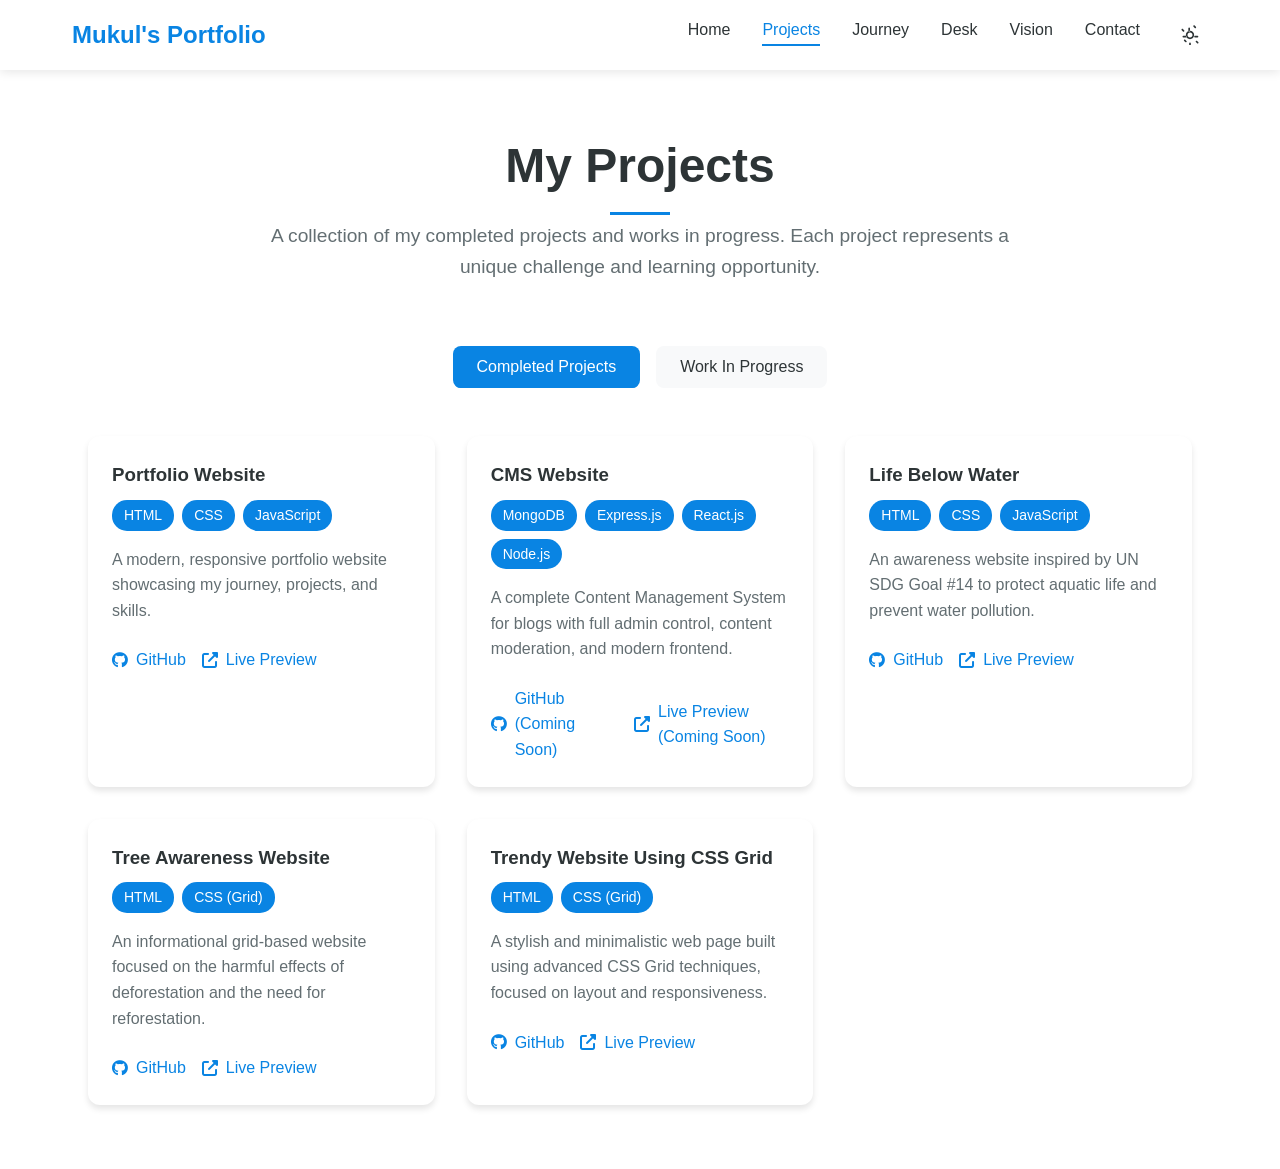
==== commit 1050ae1a: "Added Live Links to the Projects Page" ====
--- a/projects.html
+++ b/projects.html
@@ -93,10 +93,10 @@
                     </div>
                     <p class="project-description">A modern, responsive portfolio website showcasing my journey, projects, and skills.</p>
                     <div class="project-links">
-                        <a href="https://github.com/mukulchauuhan" target="_blank" class="project-link">
-                            <i class="fab fa-github"></i> GitHub
-                        </a>
-                        <a href="https://mukulchauuhan.github.io" target="_blank" class="project-link">
+                        <a href="https://github.com/mukulchauuhan/Portfolio-Website" target="_blank" class="project-link">
+                            <i class="fab fa-github"></i> GitHub
+                        </a>
+                        <a href="https://mukulchauuhan.github.io/Portfolio-Website/" target="_blank" class="project-link">
                             <i class="fas fa-external-link-alt"></i> Live Preview
                         </a>
                     </div>
@@ -156,10 +156,10 @@
                     </div>
                     <p class="project-description">An informational grid-based website focused on the harmful effects of deforestation and the need for reforestation.</p>
                     <div class="project-links">
-                        <a href="#" target="_blank" class="project-link">
-                            <i class="fab fa-github"></i> GitHub
-                        </a>
-                        <a href="#" target="_blank" class="project-link">
+                        <a href="https://github.com/mukulchauuhan/Awareness-website-using-CSS-Grid/tree/main" target="_blank" class="project-link">
+                            <i class="fab fa-github"></i> GitHub
+                        </a>
+                        <a href="https://mukulchauuhan.github.io/Awareness-website-using-CSS-Grid/" target="_blank" class="project-link">
                             <i class="fas fa-external-link-alt"></i> Live Preview
                         </a>
                     </div>
@@ -168,7 +168,7 @@
                 <!-- Trendy Grid Page -->
                 <div class="project-card">
                     <div class="project-header">
-                        <h3>Trendy Grid Page</h3>
+                        <h3>Trendy Website Using CSS Grid</h3>
                         <div class="tech-stack">
                             <span class="tech-badge">HTML</span>
                             <span class="tech-badge">CSS (Grid)</span>
@@ -176,10 +176,10 @@
                     </div>
                     <p class="project-description">A stylish and minimalistic web page built using advanced CSS Grid techniques, focused on layout and responsiveness.</p>
                     <div class="project-links">
-                        <a href="#" target="_blank" class="project-link">
-                            <i class="fab fa-github"></i> GitHub
-                        </a>
-                        <a href="#" target="_blank" class="project-link">
+                        <a href="https://github.com/mukulchauuhan/Trendy-Website-Using-Grid" target="_blank" class="project-link">
+                            <i class="fab fa-github"></i> GitHub
+                        </a>
+                        <a href="https://mukulchauuhan.github.io/Trendy-Website-Using-Grid/" target="_blank" class="project-link">
                             <i class="fas fa-external-link-alt"></i> Live Preview
                         </a>
                     </div>
